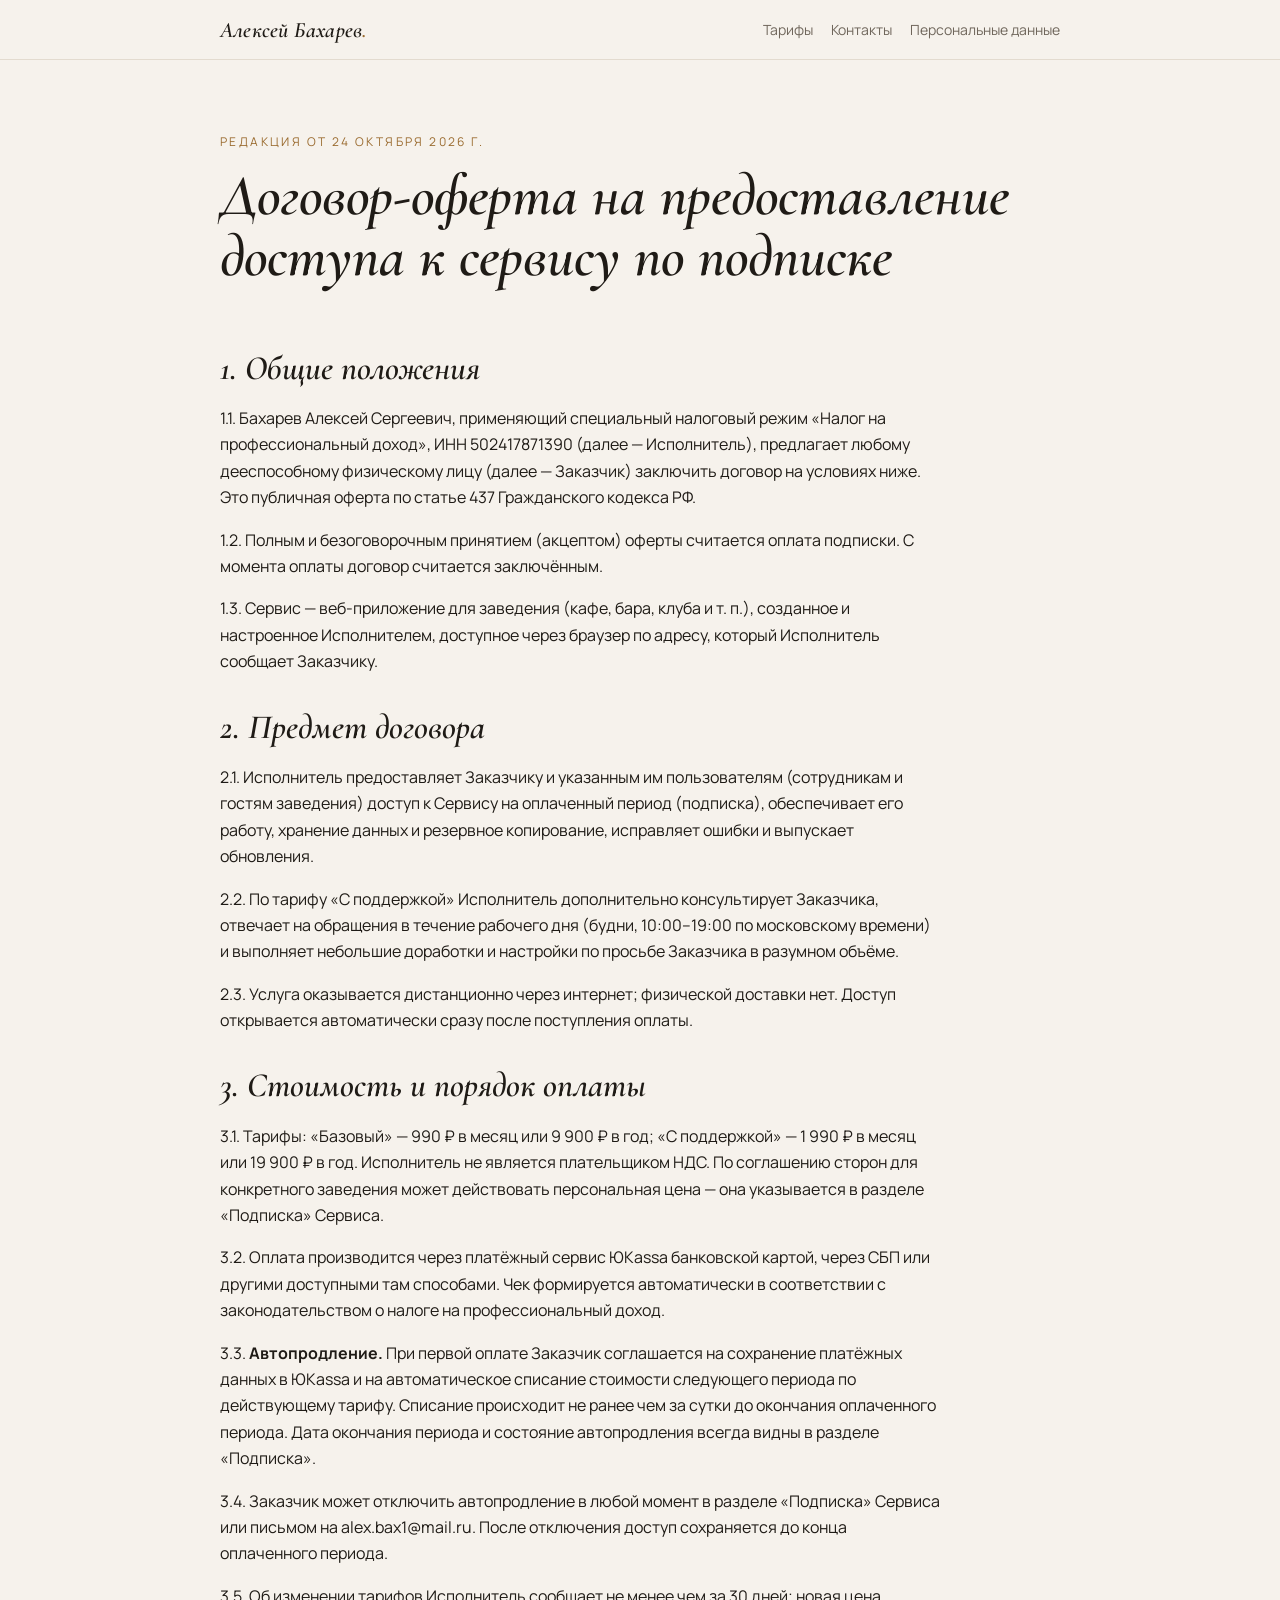
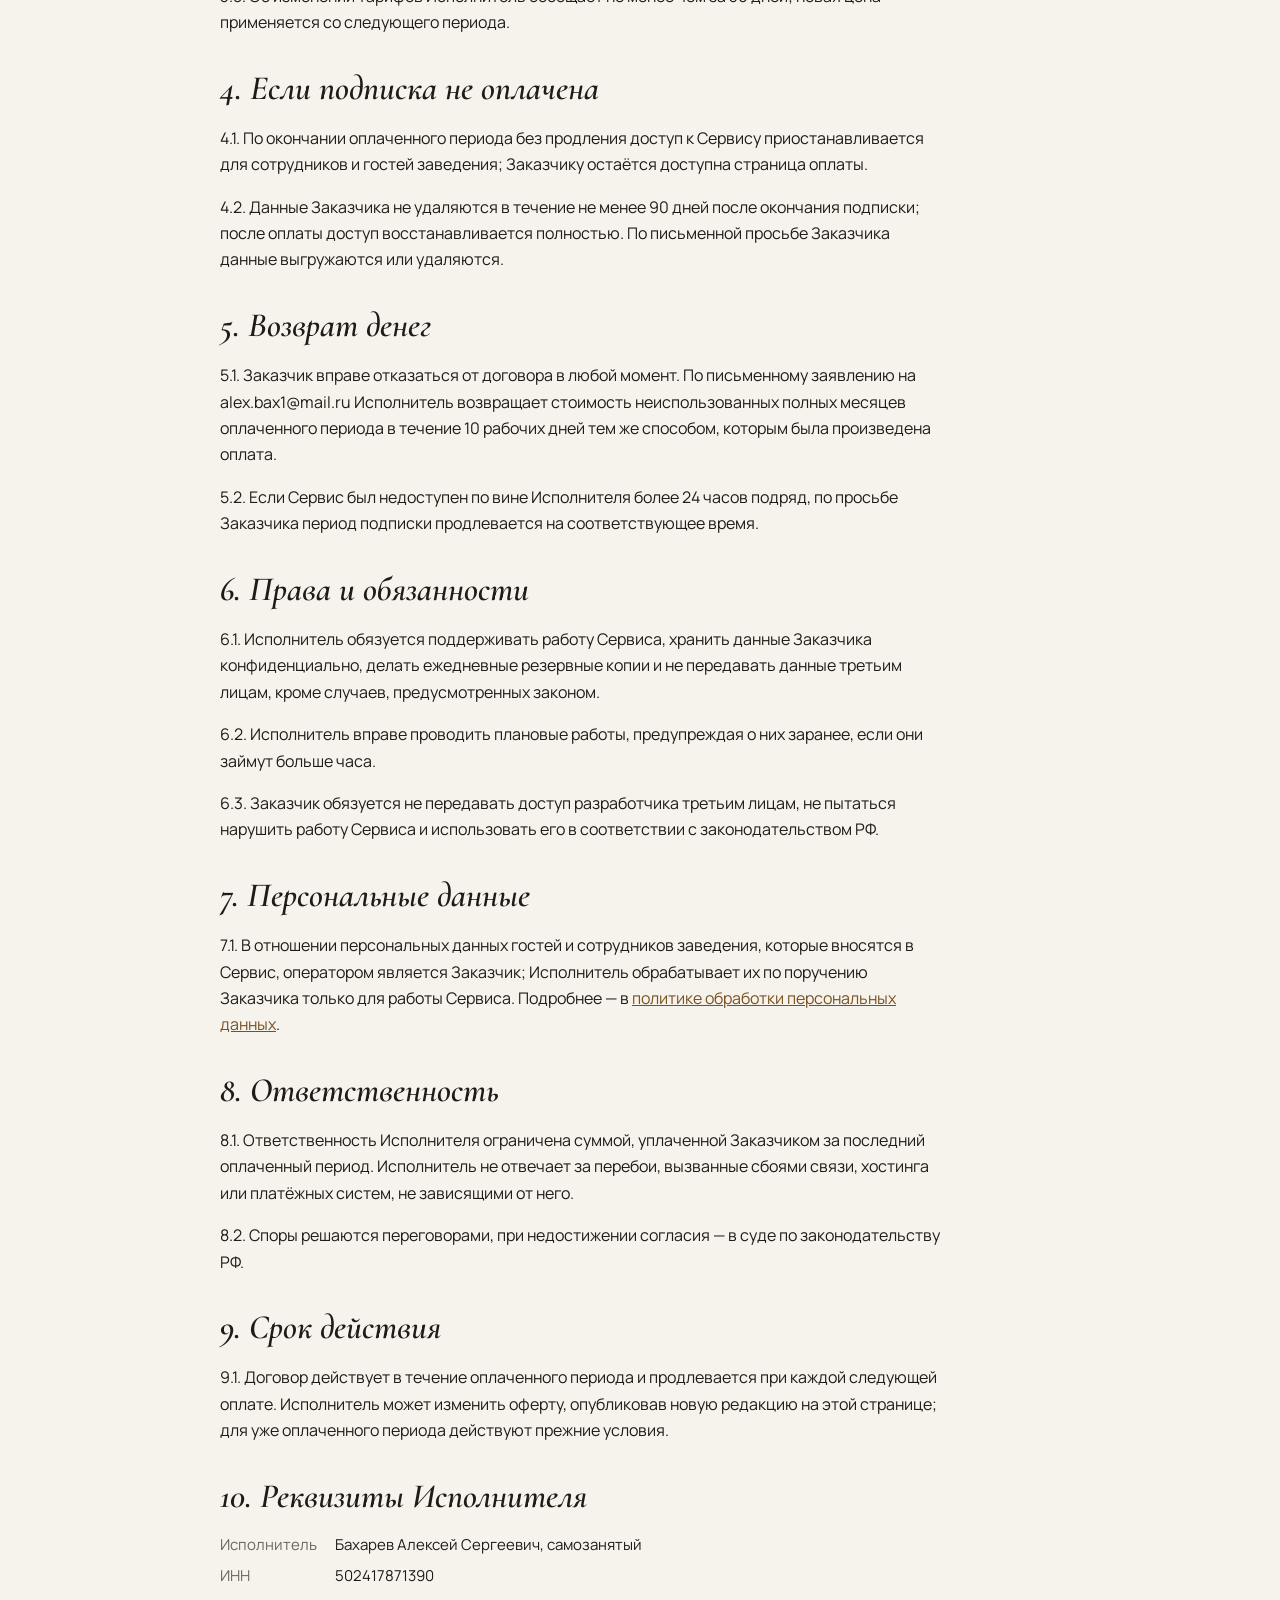
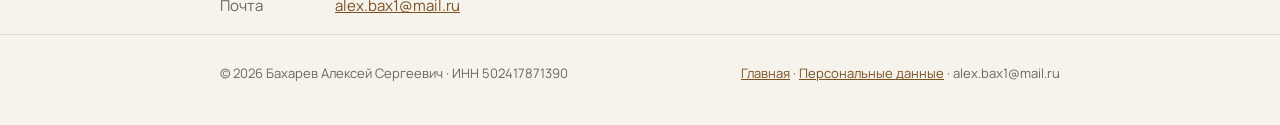
==== oferta.html @ c3f782e9 "Сайт: услуги, тарифы, оферта, персональные данные" ====
<!doctype html>
<html lang="ru">
<head>
<meta charset="utf-8">
<meta name="viewport" content="width=device-width,initial-scale=1,viewport-fit=cover">
<title>Договор-оферта — Бахарев Алексей Сергеевич</title>
<link rel="preconnect" href="https://fonts.googleapis.com"><link rel="preconnect" href="https://fonts.gstatic.com" crossorigin>
<link rel="stylesheet" href="https://fonts.googleapis.com/css2?family=Cormorant+Garamond:ital,wght@1,600&family=Manrope:wght@400;500;700&display=swap">
<link rel="stylesheet" href="style.css">
</head>
<body>
<header class="top"><div class="wrap">
  <a class="mark" href="./">Алексей Бахарев<span>.</span></a>
  <nav class="links"><a href="./#tarify">Тарифы</a><a href="./#kontakty">Контакты</a><a href="politika.html">Персональные данные</a></nav>
</div></header>
<main class="wrap doc">
<div class="hero" style="padding-bottom:10px"><div class="eyebrow">Редакция от 24 октября 2026 г.</div><h1>Договор-оферта на предоставление доступа к сервису по подписке</h1></div>

<h2>1. Общие положения</h2>
<p>1.1. Бахарев Алексей Сергеевич, применяющий специальный налоговый режим «Налог на профессиональный доход», ИНН 502417871390 (далее — Исполнитель), предлагает любому дееспособному физическому лицу (далее — Заказчик) заключить договор на условиях ниже. Это публичная оферта по статье 437 Гражданского кодекса РФ.</p>
<p>1.2. Полным и безоговорочным принятием (акцептом) оферты считается оплата подписки. С момента оплаты договор считается заключённым.</p>
<p>1.3. Сервис — веб-приложение для заведения (кафе, бара, клуба и т. п.), созданное и настроенное Исполнителем, доступное через браузер по адресу, который Исполнитель сообщает Заказчику.</p>

<h2>2. Предмет договора</h2>
<p>2.1. Исполнитель предоставляет Заказчику и указанным им пользователям (сотрудникам и гостям заведения) доступ к Сервису на оплаченный период (подписка), обеспечивает его работу, хранение данных и резервное копирование, исправляет ошибки и выпускает обновления.</p>
<p>2.2. По тарифу «С поддержкой» Исполнитель дополнительно консультирует Заказчика, отвечает на обращения в течение рабочего дня (будни, 10:00–19:00 по московскому времени) и выполняет небольшие доработки и настройки по просьбе Заказчика в разумном объёме.</p>
<p>2.3. Услуга оказывается дистанционно через интернет; физической доставки нет. Доступ открывается автоматически сразу после поступления оплаты.</p>

<h2>3. Стоимость и порядок оплаты</h2>
<p>3.1. Тарифы: «Базовый» — 990 ₽ в месяц или 9 900 ₽ в год; «С поддержкой» — 1 990 ₽ в месяц или 19 900 ₽ в год. Исполнитель не является плательщиком НДС. По соглашению сторон для конкретного заведения может действовать персональная цена — она указывается в разделе «Подписка» Сервиса.</p>
<p>3.2. Оплата производится через платёжный сервис ЮKassa банковской картой, через СБП или другими доступными там способами. Чек формируется автоматически в соответствии с законодательством о налоге на профессиональный доход.</p>
<p>3.3. <b>Автопродление.</b> При первой оплате Заказчик соглашается на сохранение платёжных данных в ЮKassa и на автоматическое списание стоимости следующего периода по действующему тарифу. Списание происходит не ранее чем за сутки до окончания оплаченного периода. Дата окончания периода и состояние автопродления всегда видны в разделе «Подписка».</p>
<p>3.4. Заказчик может отключить автопродление в любой момент в разделе «Подписка» Сервиса или письмом на alex.bax1@mail.ru. После отключения доступ сохраняется до конца оплаченного периода.</p>
<p>3.5. Об изменении тарифов Исполнитель сообщает не менее чем за 30 дней; новая цена применяется со следующего периода.</p>

<h2>4. Если подписка не оплачена</h2>
<p>4.1. По окончании оплаченного периода без продления доступ к Сервису приостанавливается для сотрудников и гостей заведения; Заказчику остаётся доступна страница оплаты.</p>
<p>4.2. Данные Заказчика не удаляются в течение не менее 90 дней после окончания подписки; после оплаты доступ восстанавливается полностью. По письменной просьбе Заказчика данные выгружаются или удаляются.</p>

<h2>5. Возврат денег</h2>
<p>5.1. Заказчик вправе отказаться от договора в любой момент. По письменному заявлению на alex.bax1@mail.ru Исполнитель возвращает стоимость неиспользованных полных месяцев оплаченного периода в течение 10 рабочих дней тем же способом, которым была произведена оплата.</p>
<p>5.2. Если Сервис был недоступен по вине Исполнителя более 24 часов подряд, по просьбе Заказчика период подписки продлевается на соответствующее время.</p>

<h2>6. Права и обязанности</h2>
<p>6.1. Исполнитель обязуется поддерживать работу Сервиса, хранить данные Заказчика конфиденциально, делать ежедневные резервные копии и не передавать данные третьим лицам, кроме случаев, предусмотренных законом.</p>
<p>6.2. Исполнитель вправе проводить плановые работы, предупреждая о них заранее, если они займут больше часа.</p>
<p>6.3. Заказчик обязуется не передавать доступ разработчика третьим лицам, не пытаться нарушить работу Сервиса и использовать его в соответствии с законодательством РФ.</p>

<h2>7. Персональные данные</h2>
<p>7.1. В отношении персональных данных гостей и сотрудников заведения, которые вносятся в Сервис, оператором является Заказчик; Исполнитель обрабатывает их по поручению Заказчика только для работы Сервиса. Подробнее — в <a href="politika.html">политике обработки персональных данных</a>.</p>

<h2>8. Ответственность</h2>
<p>8.1. Ответственность Исполнителя ограничена суммой, уплаченной Заказчиком за последний оплаченный период. Исполнитель не отвечает за перебои, вызванные сбоями связи, хостинга или платёжных систем, не зависящими от него.</p>
<p>8.2. Споры решаются переговорами, при недостижении согласия — в суде по законодательству РФ.</p>

<h2>9. Срок действия</h2>
<p>9.1. Договор действует в течение оплаченного периода и продлевается при каждой следующей оплате. Исполнитель может изменить оферту, опубликовав новую редакцию на этой странице; для уже оплаченного периода действуют прежние условия.</p>

<h2>10. Реквизиты Исполнителя</h2>
<dl class="req">
  <dt>Исполнитель</dt><dd>Бахарев Алексей Сергеевич, самозанятый</dd>
  <dt>ИНН</dt><dd>502417871390</dd>
  <dt>Почта</dt><dd><a href="mailto:alex.bax1@mail.ru">alex.bax1@mail.ru</a></dd>
  
</dl>
</main>
<footer><div class="wrap"><span>© 2026 Бахарев Алексей Сергеевич · ИНН 502417871390</span><span><a href="./">Главная</a> · <a href="politika.html">Персональные данные</a> · alex.bax1@mail.ru</span></div></footer>
</body>
</html>
---- style.css ----
/* Витрина разработчика: строгий тёмный графит, «шампань», заголовки с засечками. */
:root{
  --bg:#121212;--bg2:#181716;--line:#2c2925;--ink:#ece6dc;--mut:#9b9388;--accent:#d8b98a;--accent2:#f0dcb8;
  --serif:"Cormorant Garamond",Georgia,"Times New Roman",serif;--sans:"Manrope","Segoe UI",system-ui,sans-serif;
  color-scheme:dark}
@media (prefers-color-scheme:light){:root{--bg:#f6f2ec;--bg2:#fffdf9;--line:#e3dbcf;--ink:#1f1b16;--mut:#6f665b;--accent:#9a6b2f;--accent2:#7a5222;color-scheme:light}}
*{box-sizing:border-box}
html{scroll-behavior:smooth}
body{margin:0;background:var(--bg);color:var(--ink);font:16px/1.65 var(--sans);-webkit-font-smoothing:antialiased}
.wrap{max-width:880px;margin:0 auto;padding-left:max(20px,env(safe-area-inset-left,0px));padding-right:max(20px,env(safe-area-inset-right,0px))}
a{color:var(--accent2)}
header.top{border-bottom:1px solid var(--line)}
header.top .wrap{display:flex;align-items:center;justify-content:space-between;gap:16px;padding-block:18px;flex-wrap:wrap}
.mark{font:600 italic 22px/1 var(--serif);letter-spacing:.01em;color:var(--ink);text-decoration:none}
.mark span{color:var(--accent)}
nav.links{display:flex;gap:18px;flex-wrap:wrap;font-size:14px}
nav.links a{color:var(--mut);text-decoration:none}nav.links a:hover{color:var(--ink)}
.hero{padding-block:72px 40px}
.eyebrow{font-size:12px;letter-spacing:.2em;text-transform:uppercase;color:var(--accent)}
h1{font:600 italic clamp(36px,6vw,58px)/1.05 var(--serif);margin:14px 0 18px;text-wrap:balance}
h2{font:600 italic 34px/1.1 var(--serif);margin:0 0 18px;text-wrap:balance}
h3{font-size:16px;margin:0 0 6px}
.lead{font-size:18px;color:var(--mut);max-width:62ch;margin:0}
section{padding-block:40px;border-top:1px solid var(--line)}
.grid{display:grid;grid-template-columns:repeat(auto-fit,minmax(240px,1fr));gap:18px}
.item{min-width:0}
.item p{margin:0;color:var(--mut)}
.num{font:600 italic 28px/1 var(--serif);color:var(--accent);display:block;margin-bottom:8px}
.plans{display:grid;grid-template-columns:repeat(auto-fit,minmax(260px,1fr));gap:18px}
.plan{border:1px solid var(--line);border-radius:18px;padding:24px;background:var(--bg2);min-width:0}
.plan.main{border-color:var(--accent)}
.price{font:600 italic 44px/1 var(--serif);margin:12px 0 4px}
.price small{font:500 15px var(--sans);color:var(--mut)}
.plan ul{margin:16px 0 0;padding-left:20px;color:var(--mut)}
.plan li{margin:4px 0}
.note{color:var(--mut);font-size:14px;margin-top:16px}
.req{display:grid;grid-template-columns:max-content 1fr;gap:6px 18px;font-size:15px}
.req dt{color:var(--mut)}.req dd{margin:0;min-width:0;overflow-wrap:anywhere}
.doc h2{margin-top:34px}.doc p,.doc li{max-width:72ch}.doc ol,.doc ul{padding-left:22px}
.doc .num-p{counter-reset:p}
footer{border-top:1px solid var(--line);padding-block:28px 40px;font-size:13px;color:var(--mut)}
footer .wrap{display:flex;flex-wrap:wrap;gap:8px 24px;justify-content:space-between}
.todo{background:#5a3b10;color:#ffd9a0;padding:2px 6px;border-radius:6px}
@media (prefers-reduced-motion:no-preference){.hero>*{animation:up .8s cubic-bezier(.2,.8,.2,1) both}.hero>*:nth-child(2){animation-delay:.08s}.hero>*:nth-child(3){animation-delay:.16s}}
@keyframes up{from{opacity:0;transform:translateY(12px)}to{opacity:1;transform:none}}
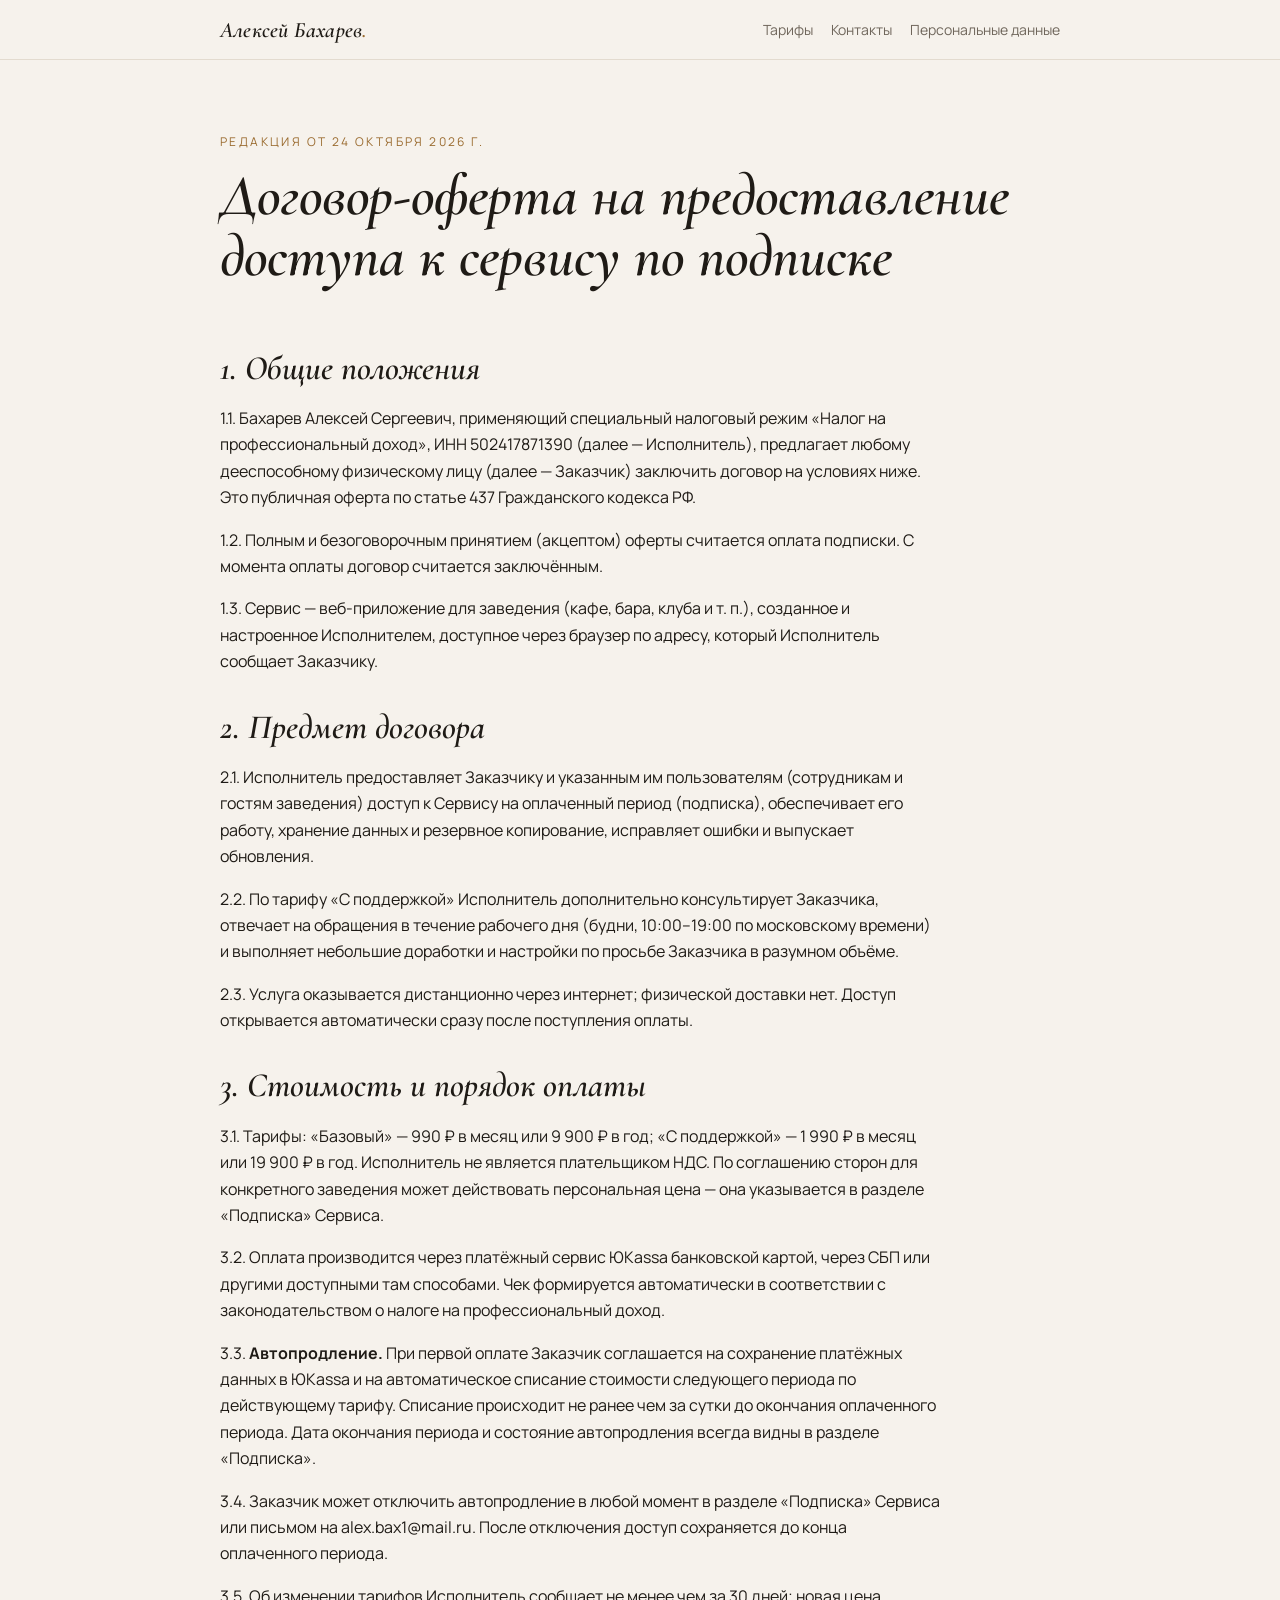
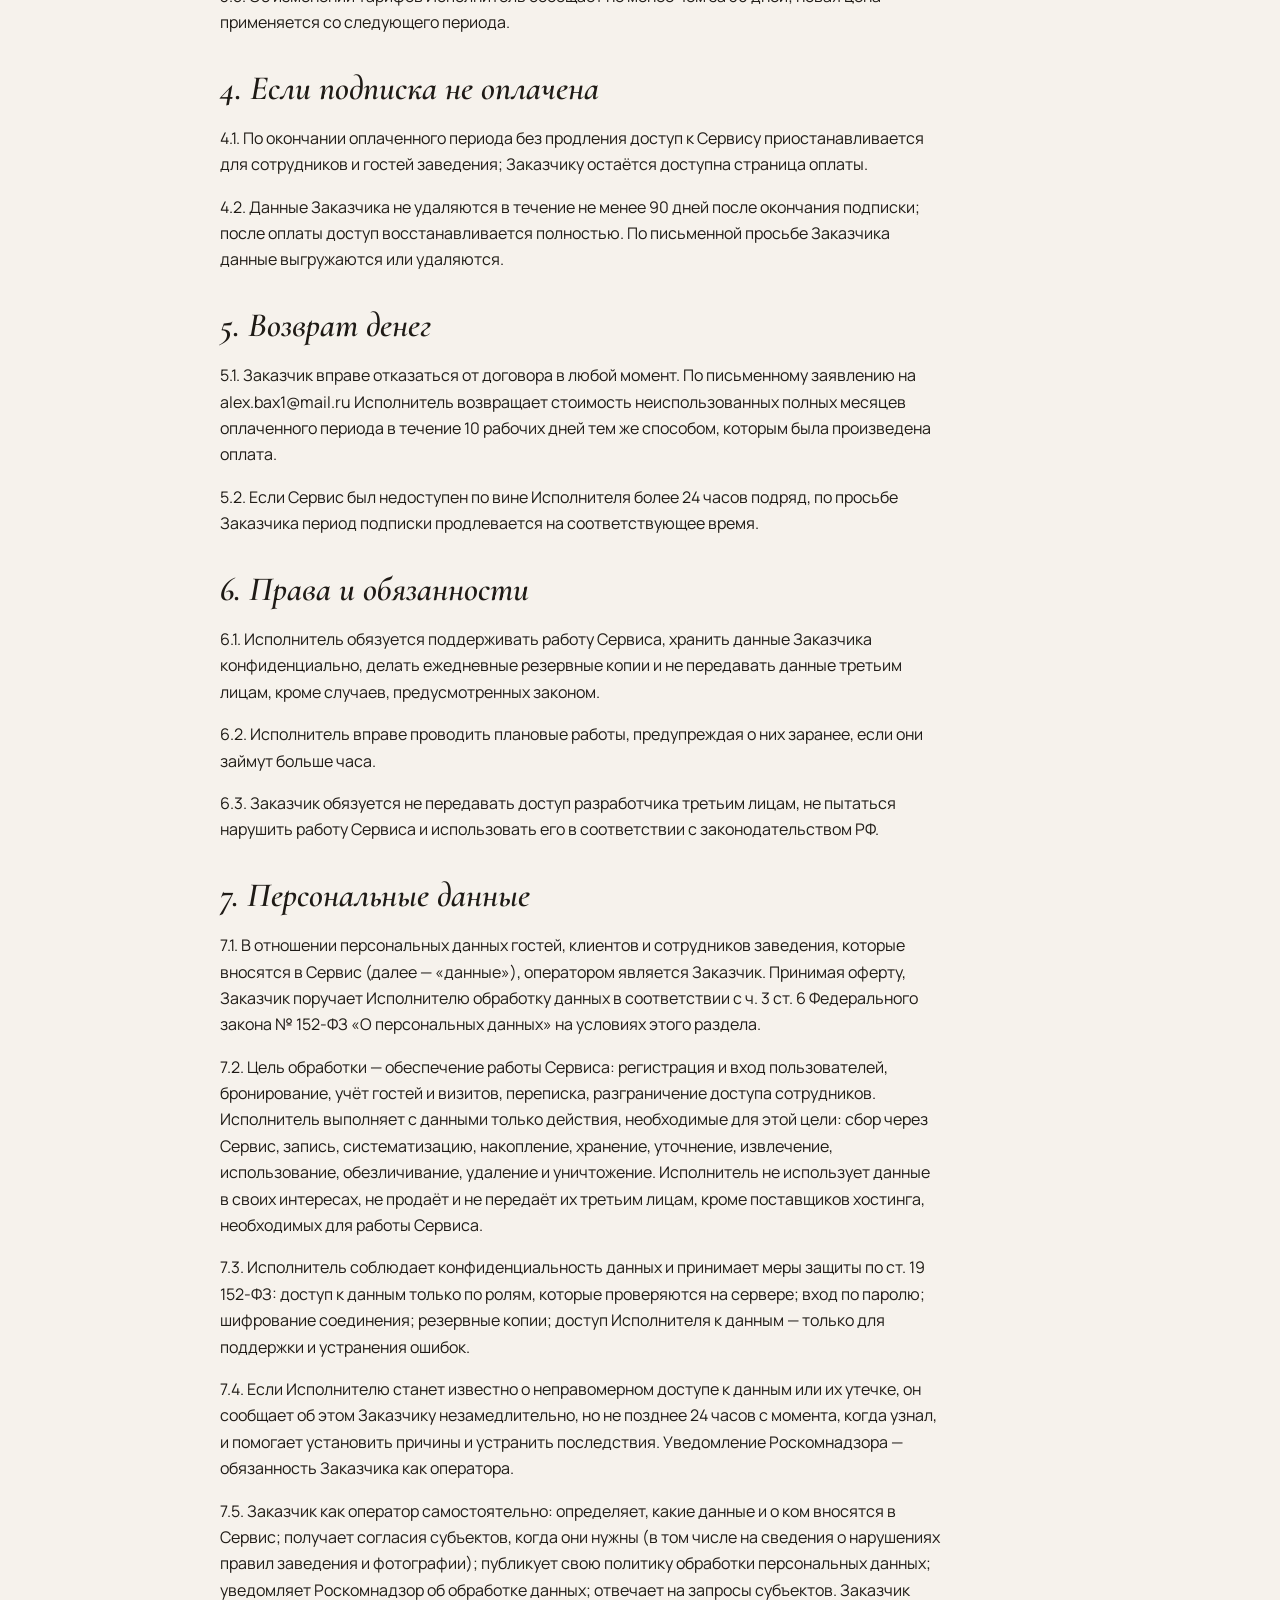
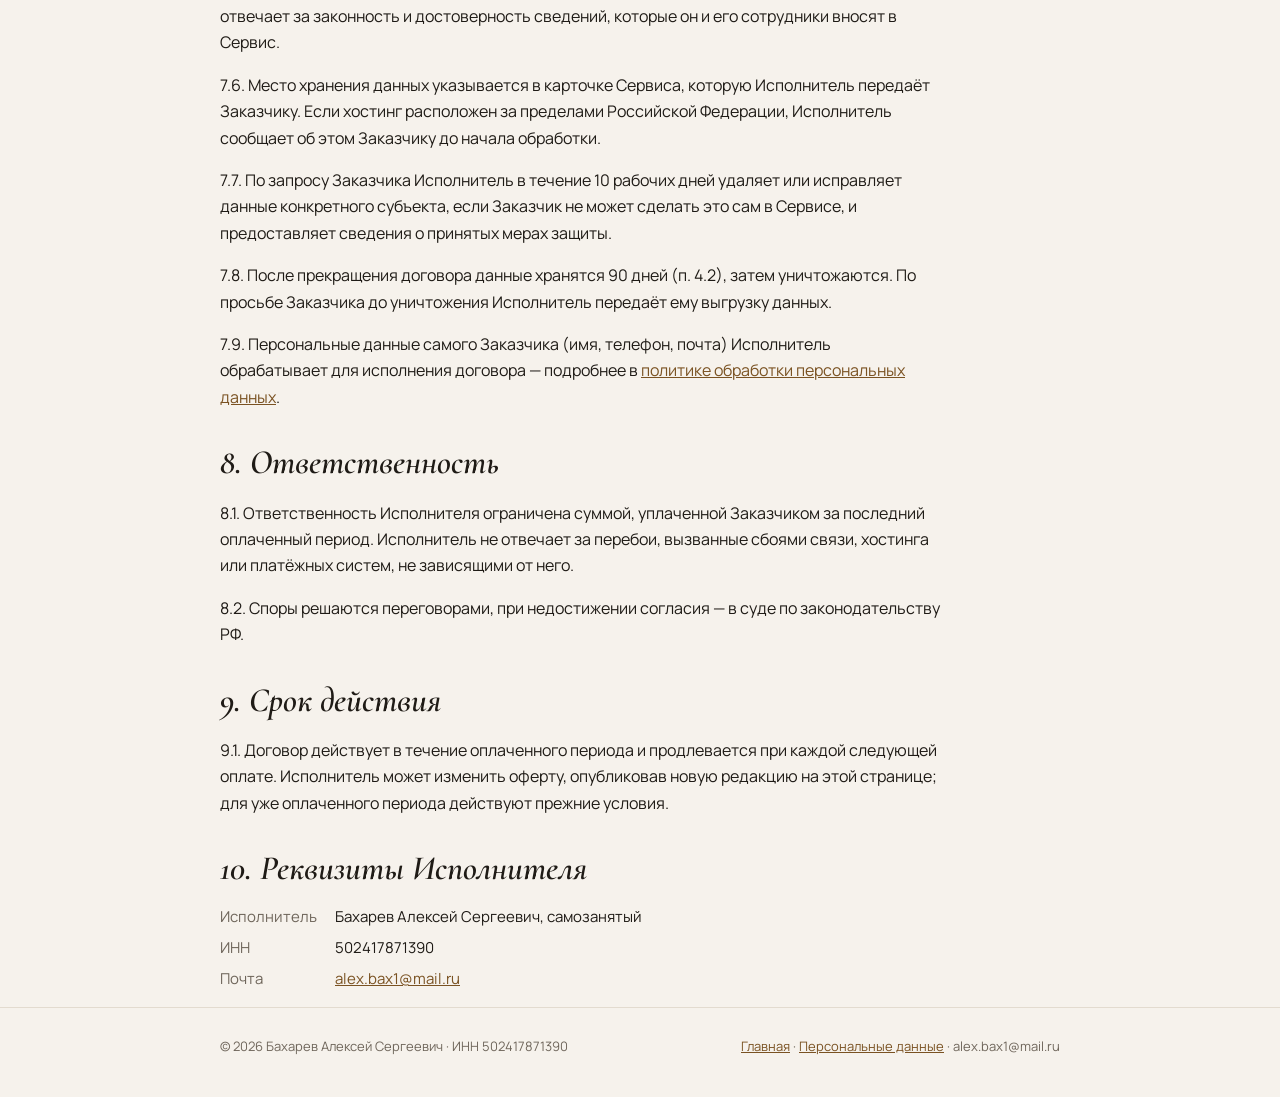
==== commit 056aa040: "Оферта: подробный раздел о поручении обработки персональных данных Co-Authored-By: Claude Opus 5.5 <" ====
--- a/oferta.html
+++ b/oferta.html
@@ -47,7 +47,15 @@
 <p>6.3. Заказчик обязуется не передавать доступ разработчика третьим лицам, не пытаться нарушить работу Сервиса и использовать его в соответствии с законодательством РФ.</p>
 
 <h2>7. Персональные данные</h2>
-<p>7.1. В отношении персональных данных гостей и сотрудников заведения, которые вносятся в Сервис, оператором является Заказчик; Исполнитель обрабатывает их по поручению Заказчика только для работы Сервиса. Подробнее — в <a href="politika.html">политике обработки персональных данных</a>.</p>
+<p>7.1. В отношении персональных данных гостей, клиентов и сотрудников заведения, которые вносятся в Сервис (далее — «данные»), оператором является Заказчик. Принимая оферту, Заказчик поручает Исполнителю обработку данных в соответствии с ч. 3 ст. 6 Федерального закона № 152-ФЗ «О персональных данных» на условиях этого раздела.</p>
+<p>7.2. Цель обработки — обеспечение работы Сервиса: регистрация и вход пользователей, бронирование, учёт гостей и визитов, переписка, разграничение доступа сотрудников. Исполнитель выполняет с данными только действия, необходимые для этой цели: сбор через Сервис, запись, систематизацию, накопление, хранение, уточнение, извлечение, использование, обезличивание, удаление и уничтожение. Исполнитель не использует данные в своих интересах, не продаёт и не передаёт их третьим лицам, кроме поставщиков хостинга, необходимых для работы Сервиса.</p>
+<p>7.3. Исполнитель соблюдает конфиденциальность данных и принимает меры защиты по ст. 19 152-ФЗ: доступ к данным только по ролям, которые проверяются на сервере; вход по паролю; шифрование соединения; резервные копии; доступ Исполнителя к данным — только для поддержки и устранения ошибок.</p>
+<p>7.4. Если Исполнителю станет известно о неправомерном доступе к данным или их утечке, он сообщает об этом Заказчику незамедлительно, но не позднее 24 часов с момента, когда узнал, и помогает установить причины и устранить последствия. Уведомление Роскомнадзора — обязанность Заказчика как оператора.</p>
+<p>7.5. Заказчик как оператор самостоятельно: определяет, какие данные и о ком вносятся в Сервис; получает согласия субъектов, когда они нужны (в том числе на сведения о нарушениях правил заведения и фотографии); публикует свою политику обработки персональных данных; уведомляет Роскомнадзор об обработке данных; отвечает на запросы субъектов. Заказчик отвечает за законность и достоверность сведений, которые он и его сотрудники вносят в Сервис.</p>
+<p>7.6. Место хранения данных указывается в карточке Сервиса, которую Исполнитель передаёт Заказчику. Если хостинг расположен за пределами Российской Федерации, Исполнитель сообщает об этом Заказчику до начала обработки.</p>
+<p>7.7. По запросу Заказчика Исполнитель в течение 10 рабочих дней удаляет или исправляет данные конкретного субъекта, если Заказчик не может сделать это сам в Сервисе, и предоставляет сведения о принятых мерах защиты.</p>
+<p>7.8. После прекращения договора данные хранятся 90 дней (п. 4.2), затем уничтожаются. По просьбе Заказчика до уничтожения Исполнитель передаёт ему выгрузку данных.</p>
+<p>7.9. Персональные данные самого Заказчика (имя, телефон, почта) Исполнитель обрабатывает для исполнения договора — подробнее в <a href="politika.html">политике обработки персональных данных</a>.</p>
 
 <h2>8. Ответственность</h2>
 <p>8.1. Ответственность Исполнителя ограничена суммой, уплаченной Заказчиком за последний оплаченный период. Исполнитель не отвечает за перебои, вызванные сбоями связи, хостинга или платёжных систем, не зависящими от него.</p>
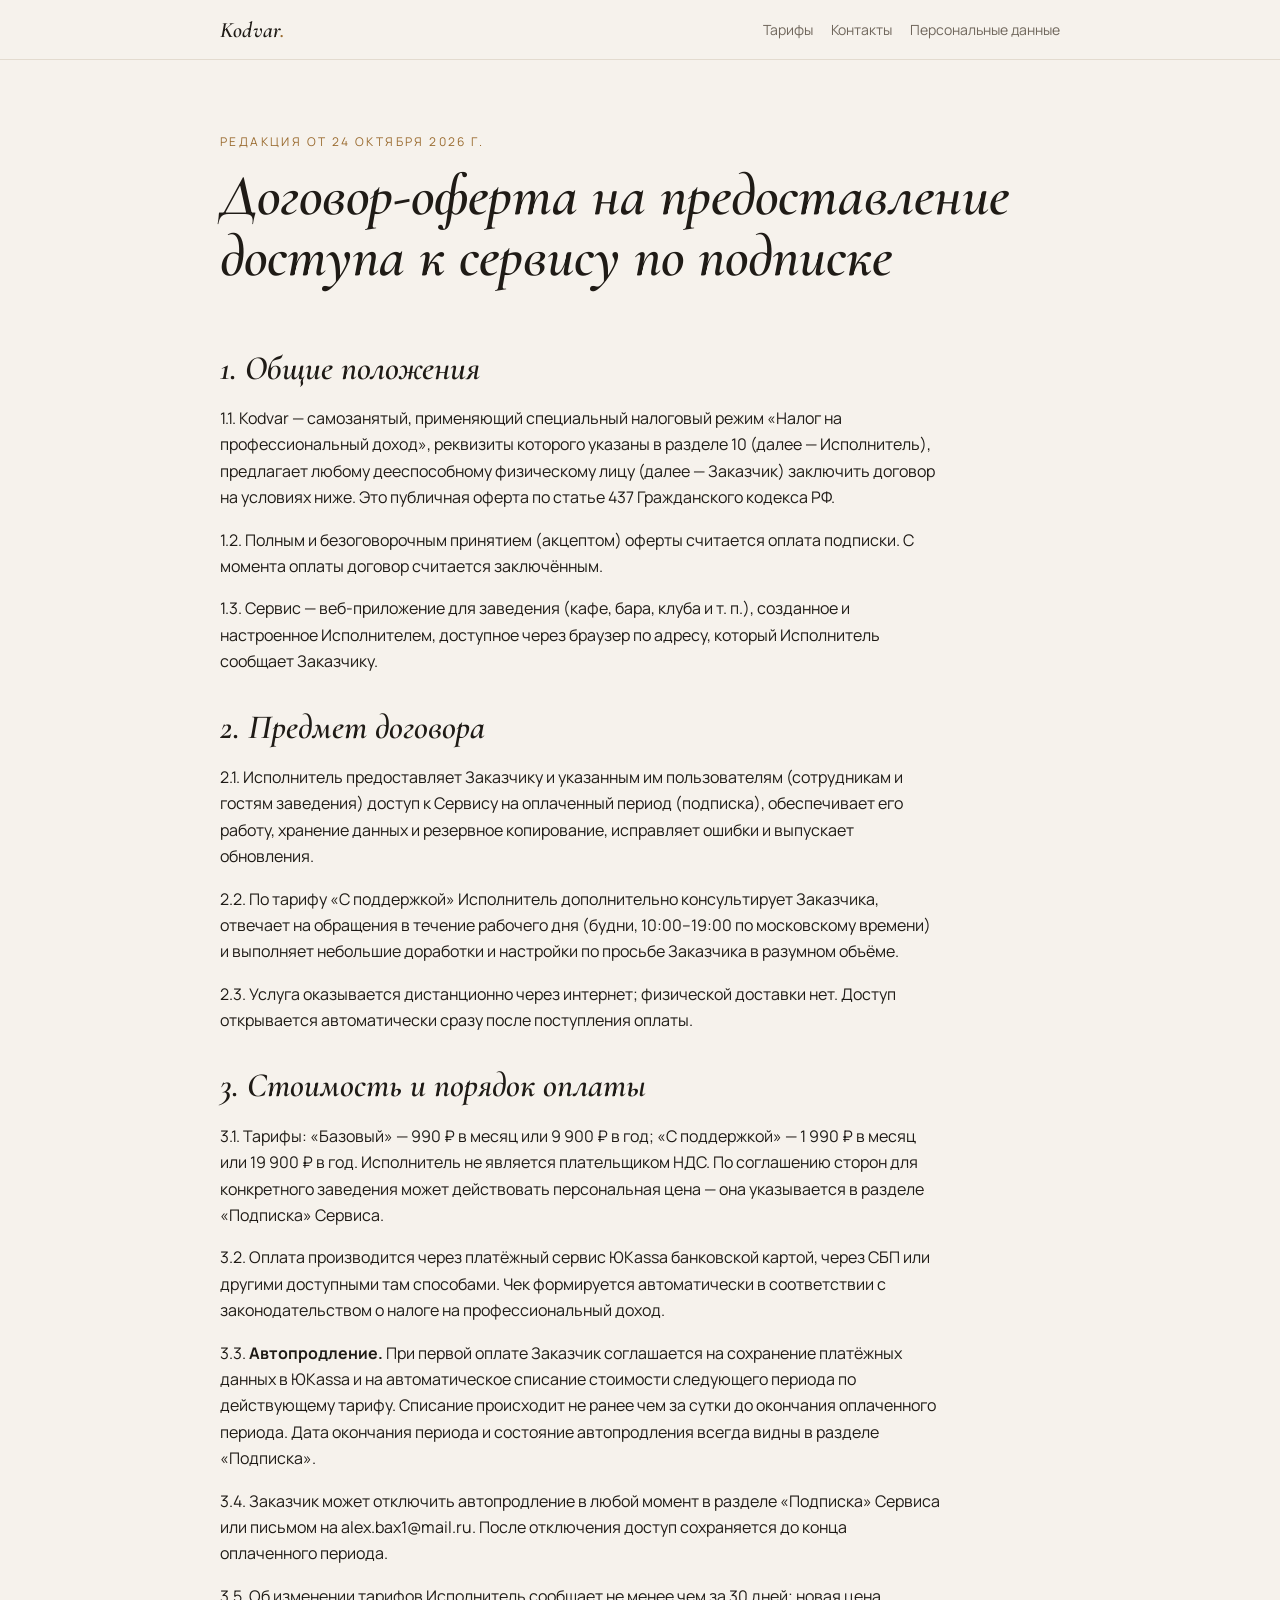
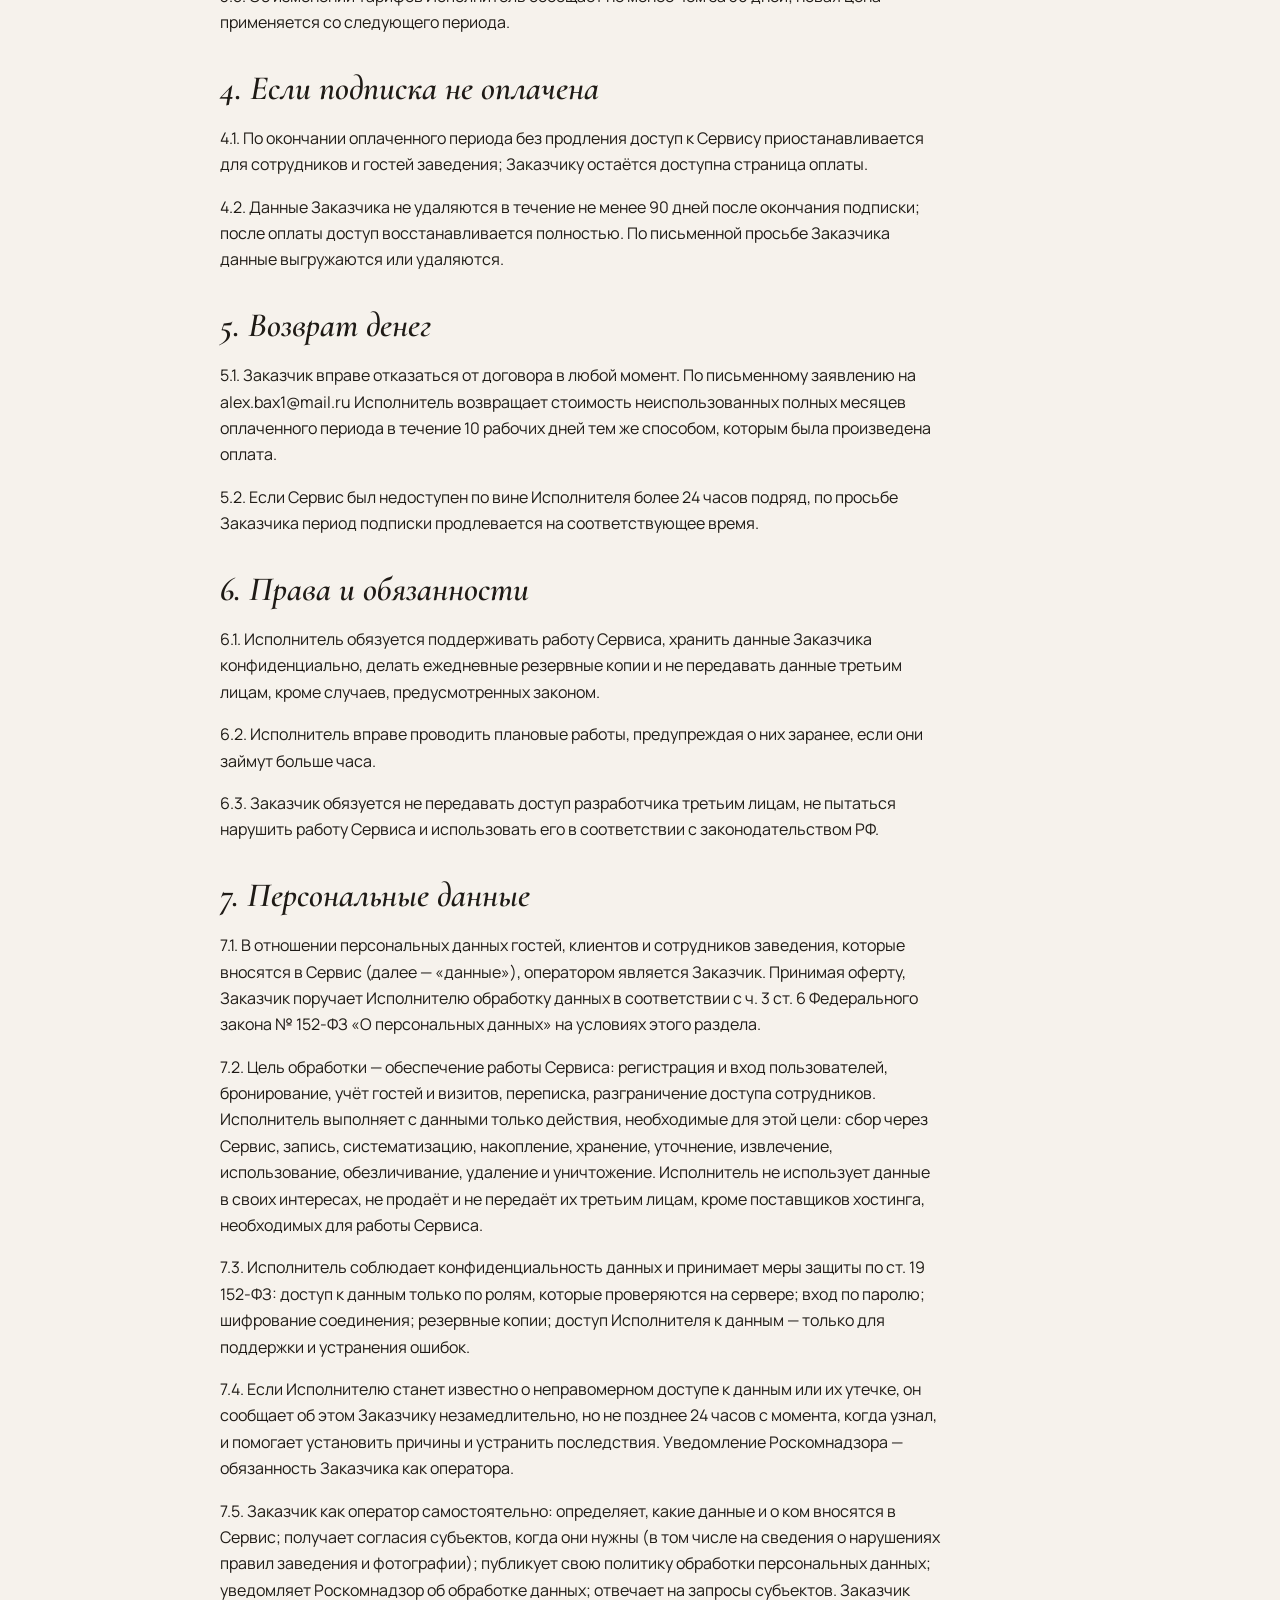
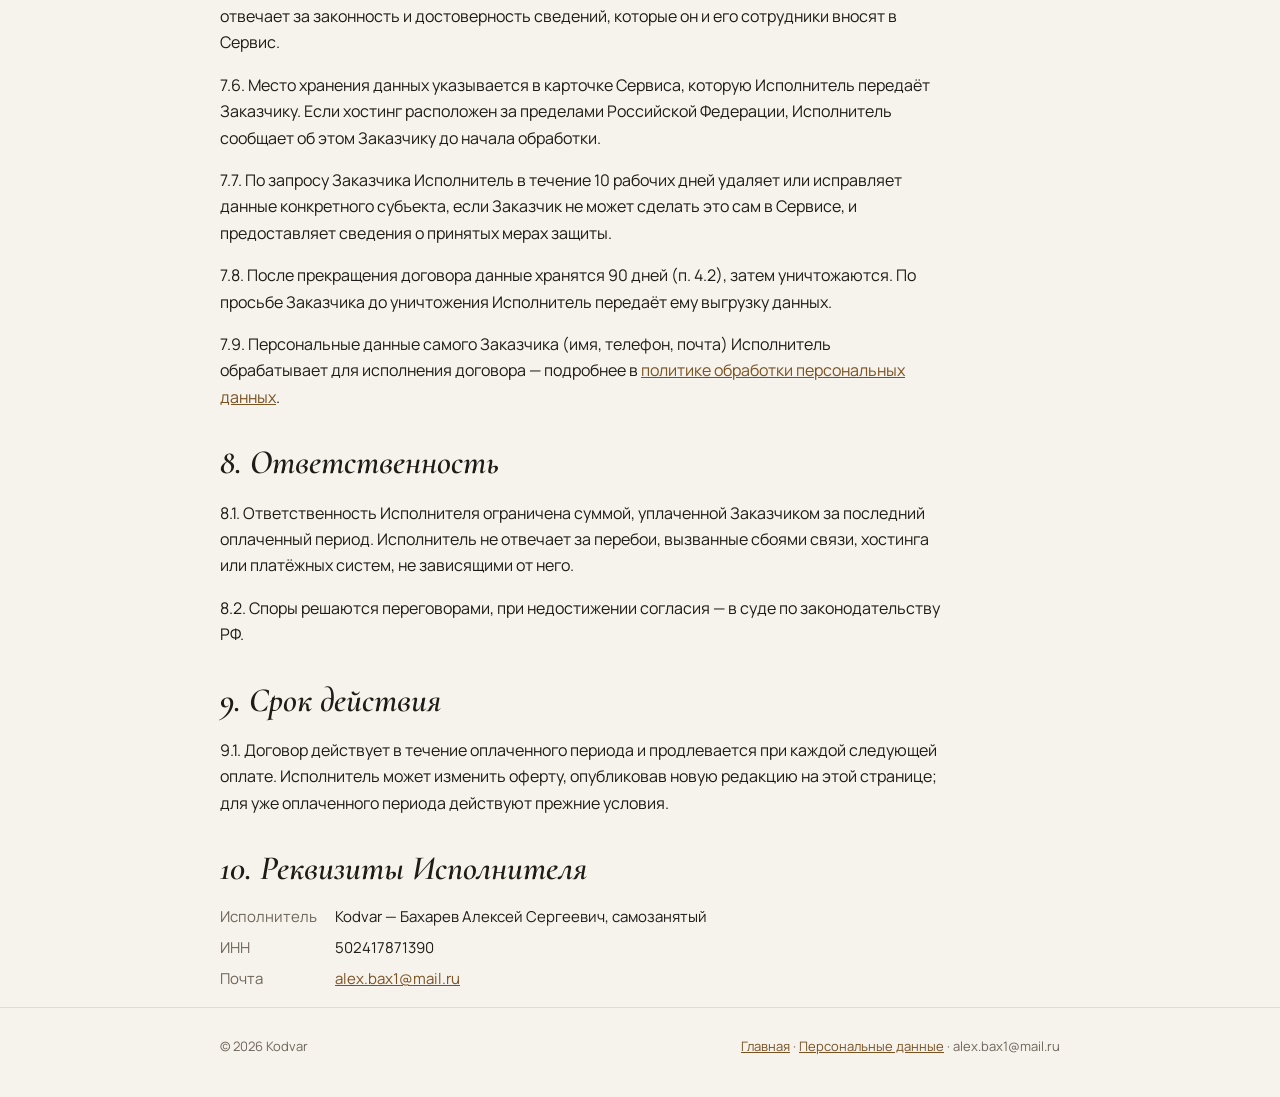
==== commit e01f77fe: "Сайт: бренд Kodvar вместо ФИО; ФИО и ИНН только в реквизитах Co-Authored-By: Claude Opus 5.5 <norepl" ====
--- a/oferta.html
+++ b/oferta.html
@@ -3,21 +3,21 @@
 <head>
 <meta charset="utf-8">
 <meta name="viewport" content="width=device-width,initial-scale=1,viewport-fit=cover">
-<title>Договор-оферта — Бахарев Алексей Сергеевич</title>
+<title>Договор-оферта — Kodvar</title>
 <link rel="preconnect" href="https://fonts.googleapis.com"><link rel="preconnect" href="https://fonts.gstatic.com" crossorigin>
 <link rel="stylesheet" href="https://fonts.googleapis.com/css2?family=Cormorant+Garamond:ital,wght@1,600&family=Manrope:wght@400;500;700&display=swap">
 <link rel="stylesheet" href="style.css">
 </head>
 <body>
 <header class="top"><div class="wrap">
-  <a class="mark" href="./">Алексей Бахарев<span>.</span></a>
+  <a class="mark" href="./">Kodvar<span>.</span></a>
   <nav class="links"><a href="./#tarify">Тарифы</a><a href="./#kontakty">Контакты</a><a href="politika.html">Персональные данные</a></nav>
 </div></header>
 <main class="wrap doc">
 <div class="hero" style="padding-bottom:10px"><div class="eyebrow">Редакция от 24 октября 2026 г.</div><h1>Договор-оферта на предоставление доступа к сервису по подписке</h1></div>
 
 <h2>1. Общие положения</h2>
-<p>1.1. Бахарев Алексей Сергеевич, применяющий специальный налоговый режим «Налог на профессиональный доход», ИНН 502417871390 (далее — Исполнитель), предлагает любому дееспособному физическому лицу (далее — Заказчик) заключить договор на условиях ниже. Это публичная оферта по статье 437 Гражданского кодекса РФ.</p>
+<p>1.1. Kodvar — самозанятый, применяющий специальный налоговый режим «Налог на профессиональный доход», реквизиты которого указаны в разделе 10 (далее — Исполнитель), предлагает любому дееспособному физическому лицу (далее — Заказчик) заключить договор на условиях ниже. Это публичная оферта по статье 437 Гражданского кодекса РФ.</p>
 <p>1.2. Полным и безоговорочным принятием (акцептом) оферты считается оплата подписки. С момента оплаты договор считается заключённым.</p>
 <p>1.3. Сервис — веб-приложение для заведения (кафе, бара, клуба и т. п.), созданное и настроенное Исполнителем, доступное через браузер по адресу, который Исполнитель сообщает Заказчику.</p>
 
@@ -66,12 +66,12 @@
 
 <h2>10. Реквизиты Исполнителя</h2>
 <dl class="req">
-  <dt>Исполнитель</dt><dd>Бахарев Алексей Сергеевич, самозанятый</dd>
+  <dt>Исполнитель</dt><dd>Kodvar — Бахарев Алексей Сергеевич, самозанятый</dd>
   <dt>ИНН</dt><dd>502417871390</dd>
   <dt>Почта</dt><dd><a href="mailto:alex.bax1@mail.ru">alex.bax1@mail.ru</a></dd>
   
 </dl>
 </main>
-<footer><div class="wrap"><span>© 2026 Бахарев Алексей Сергеевич · ИНН 502417871390</span><span><a href="./">Главная</a> · <a href="politika.html">Персональные данные</a> · alex.bax1@mail.ru</span></div></footer>
+<footer><div class="wrap"><span>© 2026 Kodvar</span><span><a href="./">Главная</a> · <a href="politika.html">Персональные данные</a> · alex.bax1@mail.ru</span></div></footer>
 </body>
 </html>
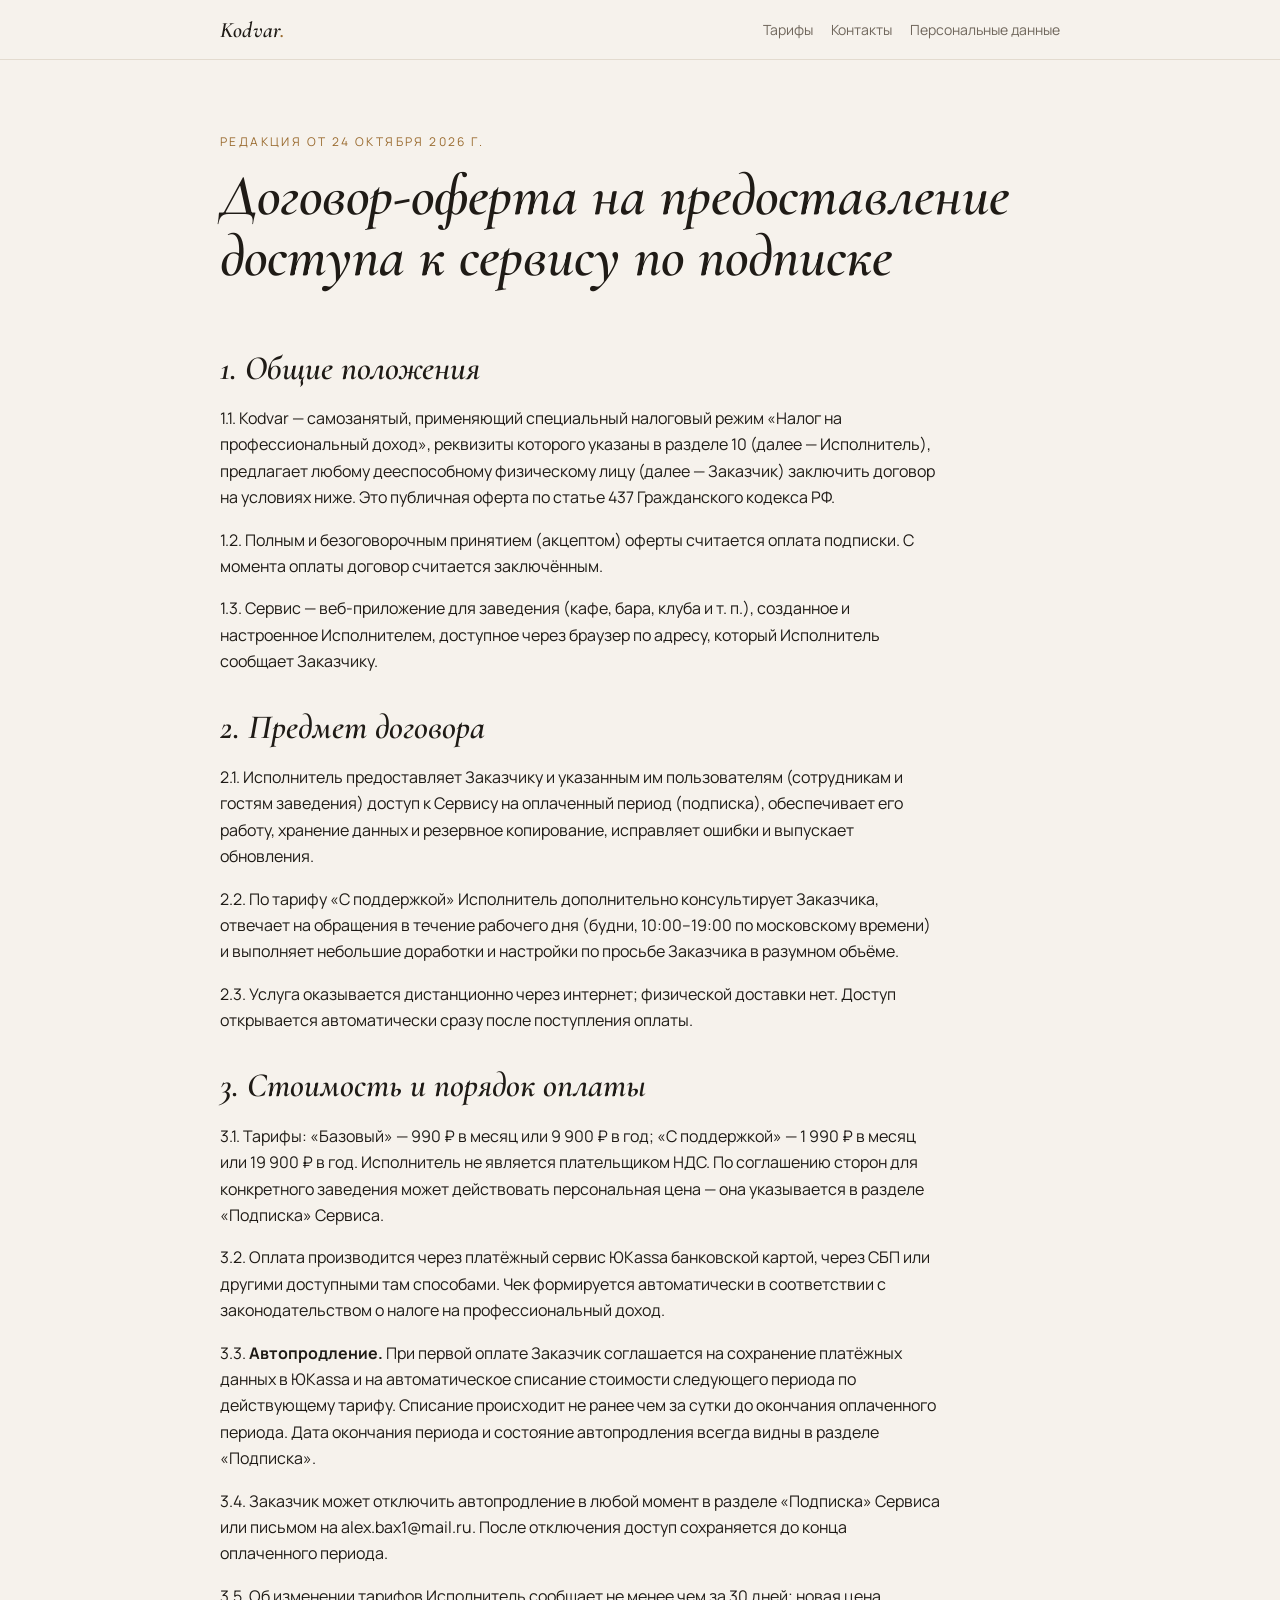
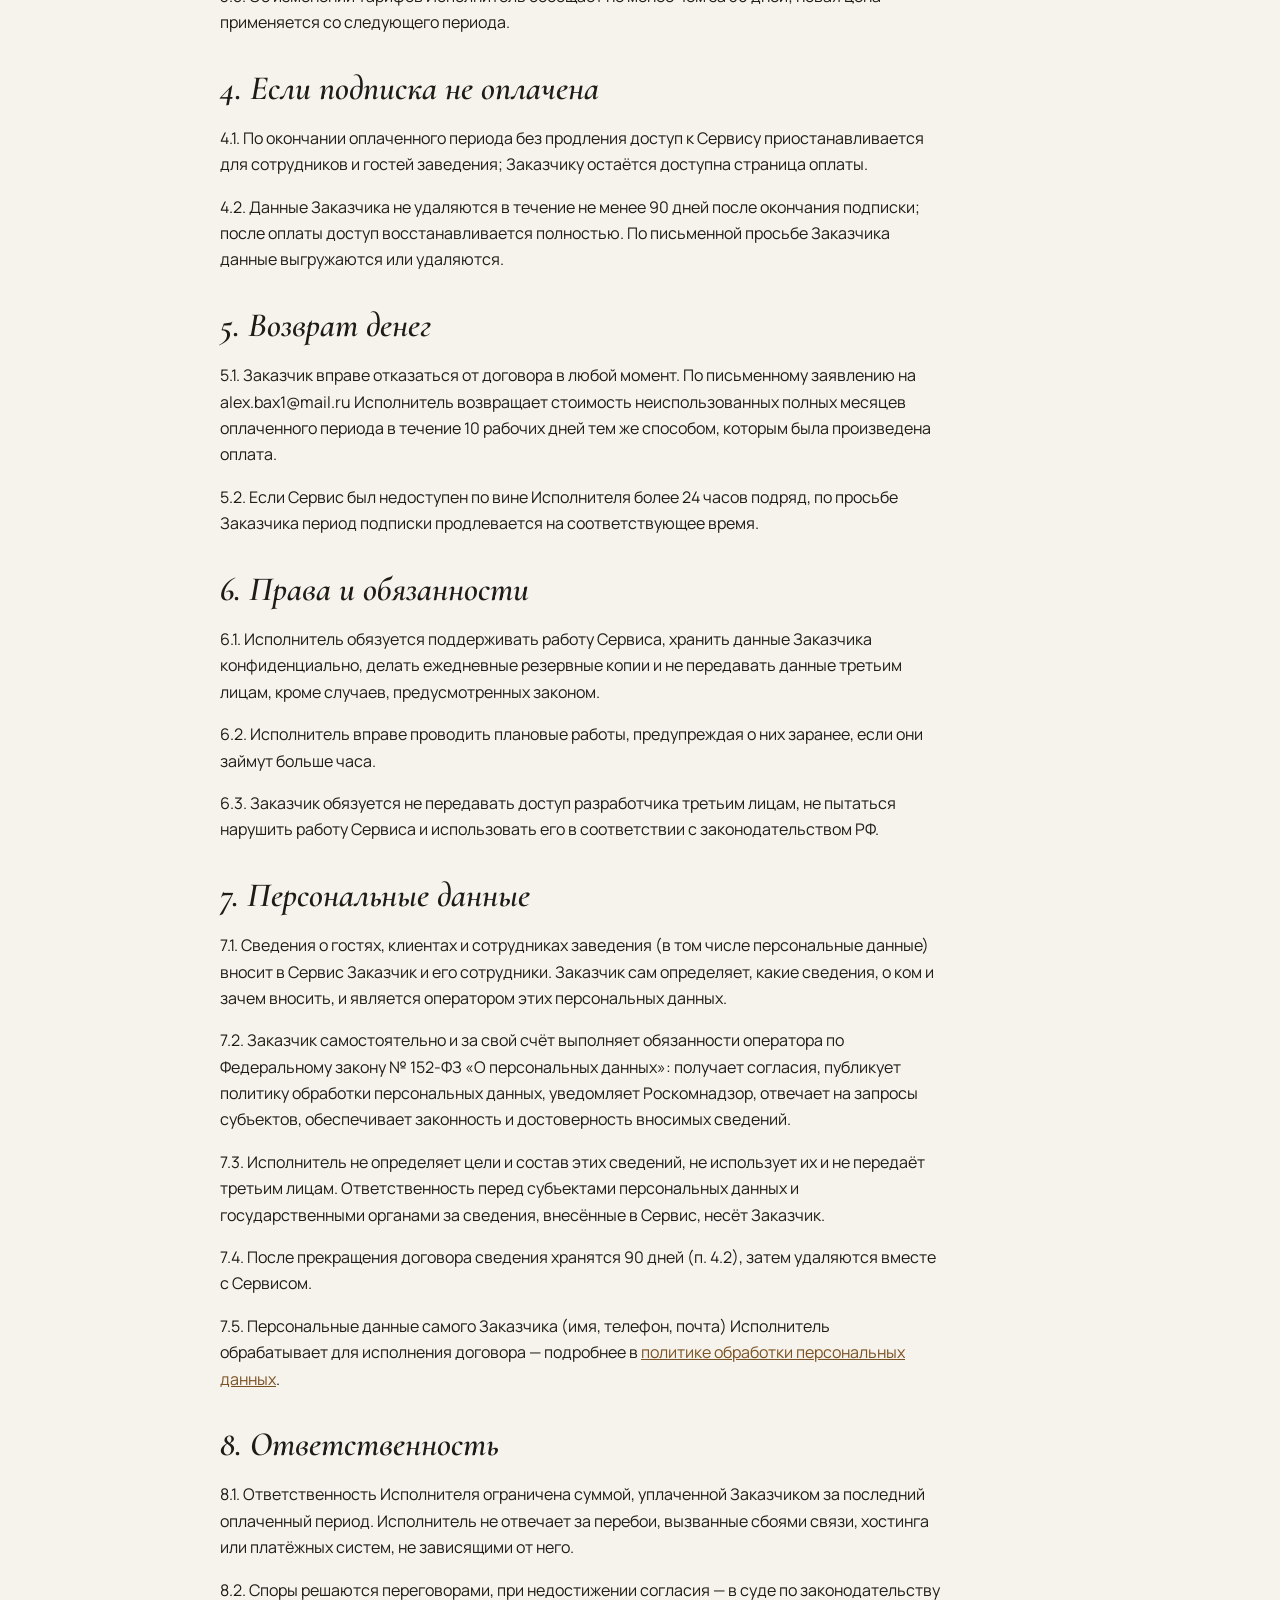
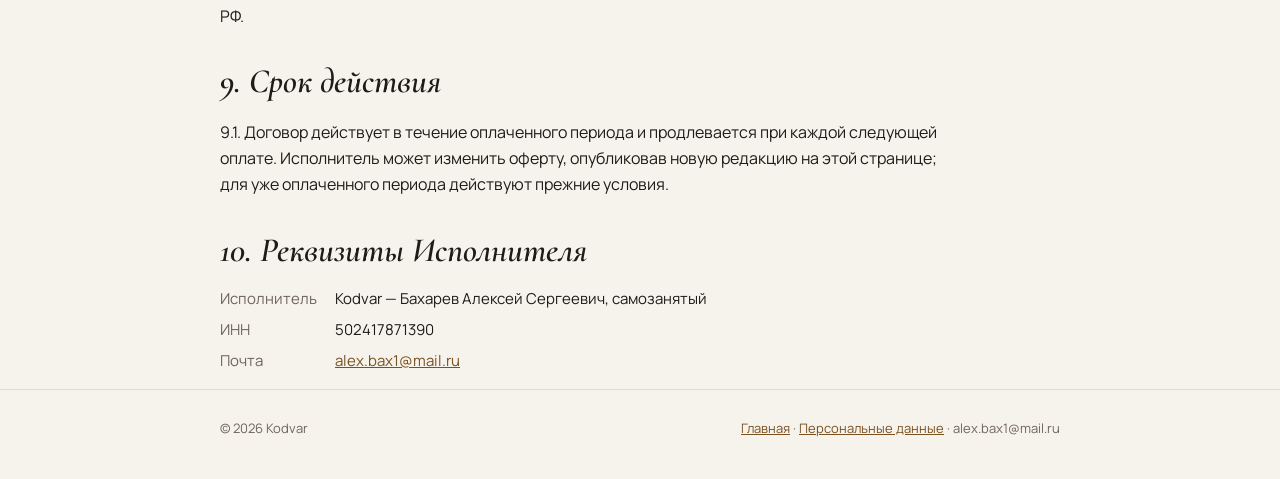
==== commit 881febf8: "Оферта: за данные гостей и сотрудников отвечает Заказчик Co-Authored-By: Claude Opus 5.5 <noreply@an" ====
--- a/oferta.html
+++ b/oferta.html
@@ -47,15 +47,11 @@
 <p>6.3. Заказчик обязуется не передавать доступ разработчика третьим лицам, не пытаться нарушить работу Сервиса и использовать его в соответствии с законодательством РФ.</p>
 
 <h2>7. Персональные данные</h2>
-<p>7.1. В отношении персональных данных гостей, клиентов и сотрудников заведения, которые вносятся в Сервис (далее — «данные»), оператором является Заказчик. Принимая оферту, Заказчик поручает Исполнителю обработку данных в соответствии с ч. 3 ст. 6 Федерального закона № 152-ФЗ «О персональных данных» на условиях этого раздела.</p>
-<p>7.2. Цель обработки — обеспечение работы Сервиса: регистрация и вход пользователей, бронирование, учёт гостей и визитов, переписка, разграничение доступа сотрудников. Исполнитель выполняет с данными только действия, необходимые для этой цели: сбор через Сервис, запись, систематизацию, накопление, хранение, уточнение, извлечение, использование, обезличивание, удаление и уничтожение. Исполнитель не использует данные в своих интересах, не продаёт и не передаёт их третьим лицам, кроме поставщиков хостинга, необходимых для работы Сервиса.</p>
-<p>7.3. Исполнитель соблюдает конфиденциальность данных и принимает меры защиты по ст. 19 152-ФЗ: доступ к данным только по ролям, которые проверяются на сервере; вход по паролю; шифрование соединения; резервные копии; доступ Исполнителя к данным — только для поддержки и устранения ошибок.</p>
-<p>7.4. Если Исполнителю станет известно о неправомерном доступе к данным или их утечке, он сообщает об этом Заказчику незамедлительно, но не позднее 24 часов с момента, когда узнал, и помогает установить причины и устранить последствия. Уведомление Роскомнадзора — обязанность Заказчика как оператора.</p>
-<p>7.5. Заказчик как оператор самостоятельно: определяет, какие данные и о ком вносятся в Сервис; получает согласия субъектов, когда они нужны (в том числе на сведения о нарушениях правил заведения и фотографии); публикует свою политику обработки персональных данных; уведомляет Роскомнадзор об обработке данных; отвечает на запросы субъектов. Заказчик отвечает за законность и достоверность сведений, которые он и его сотрудники вносят в Сервис.</p>
-<p>7.6. Место хранения данных указывается в карточке Сервиса, которую Исполнитель передаёт Заказчику. Если хостинг расположен за пределами Российской Федерации, Исполнитель сообщает об этом Заказчику до начала обработки.</p>
-<p>7.7. По запросу Заказчика Исполнитель в течение 10 рабочих дней удаляет или исправляет данные конкретного субъекта, если Заказчик не может сделать это сам в Сервисе, и предоставляет сведения о принятых мерах защиты.</p>
-<p>7.8. После прекращения договора данные хранятся 90 дней (п. 4.2), затем уничтожаются. По просьбе Заказчика до уничтожения Исполнитель передаёт ему выгрузку данных.</p>
-<p>7.9. Персональные данные самого Заказчика (имя, телефон, почта) Исполнитель обрабатывает для исполнения договора — подробнее в <a href="politika.html">политике обработки персональных данных</a>.</p>
+<p>7.1. Сведения о гостях, клиентах и сотрудниках заведения (в том числе персональные данные) вносит в Сервис Заказчик и его сотрудники. Заказчик сам определяет, какие сведения, о ком и зачем вносить, и является оператором этих персональных данных.</p>
+<p>7.2. Заказчик самостоятельно и за свой счёт выполняет обязанности оператора по Федеральному закону № 152-ФЗ «О персональных данных»: получает согласия, публикует политику обработки персональных данных, уведомляет Роскомнадзор, отвечает на запросы субъектов, обеспечивает законность и достоверность вносимых сведений.</p>
+<p>7.3. Исполнитель не определяет цели и состав этих сведений, не использует их и не передаёт третьим лицам. Ответственность перед субъектами персональных данных и государственными органами за сведения, внесённые в Сервис, несёт Заказчик.</p>
+<p>7.4. После прекращения договора сведения хранятся 90 дней (п. 4.2), затем удаляются вместе с Сервисом.</p>
+<p>7.5. Персональные данные самого Заказчика (имя, телефон, почта) Исполнитель обрабатывает для исполнения договора — подробнее в <a href="politika.html">политике обработки персональных данных</a>.</p>
 
 <h2>8. Ответственность</h2>
 <p>8.1. Ответственность Исполнителя ограничена суммой, уплаченной Заказчиком за последний оплаченный период. Исполнитель не отвечает за перебои, вызванные сбоями связи, хостинга или платёжных систем, не зависящими от него.</p>
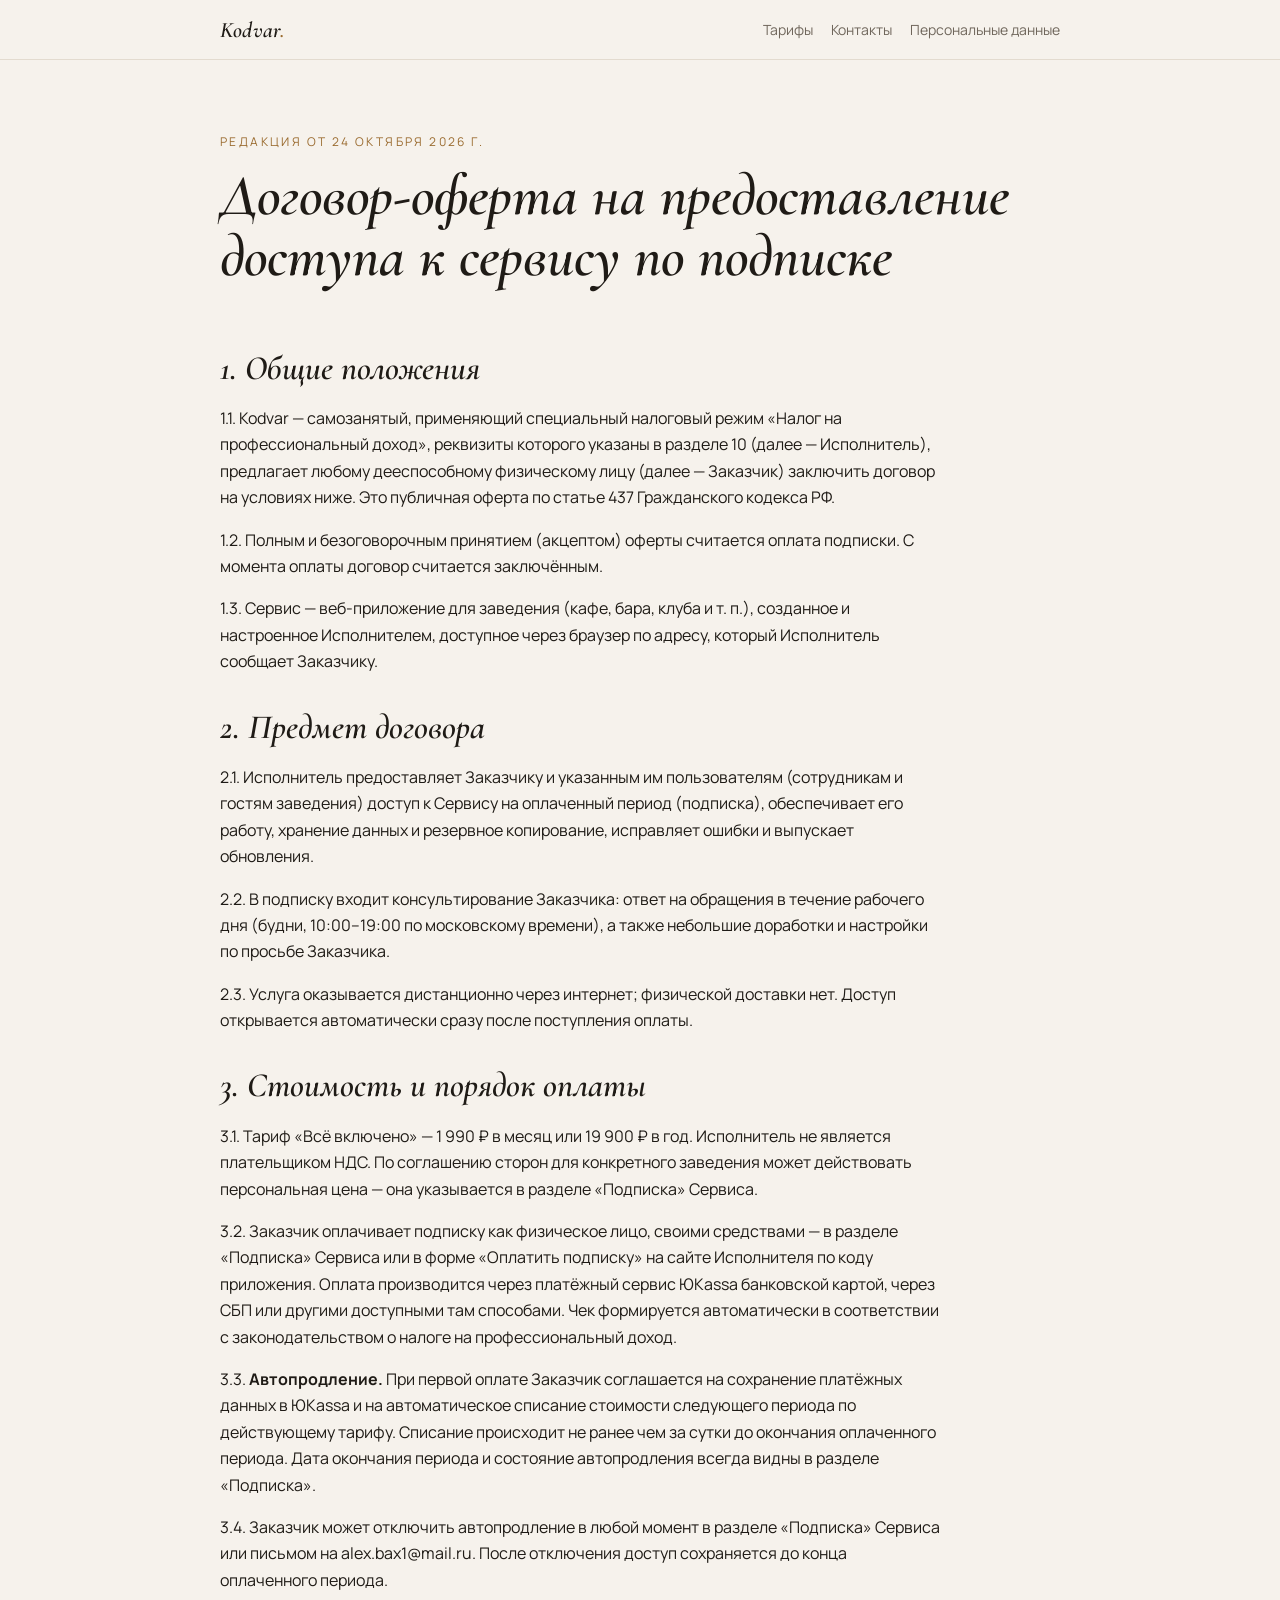
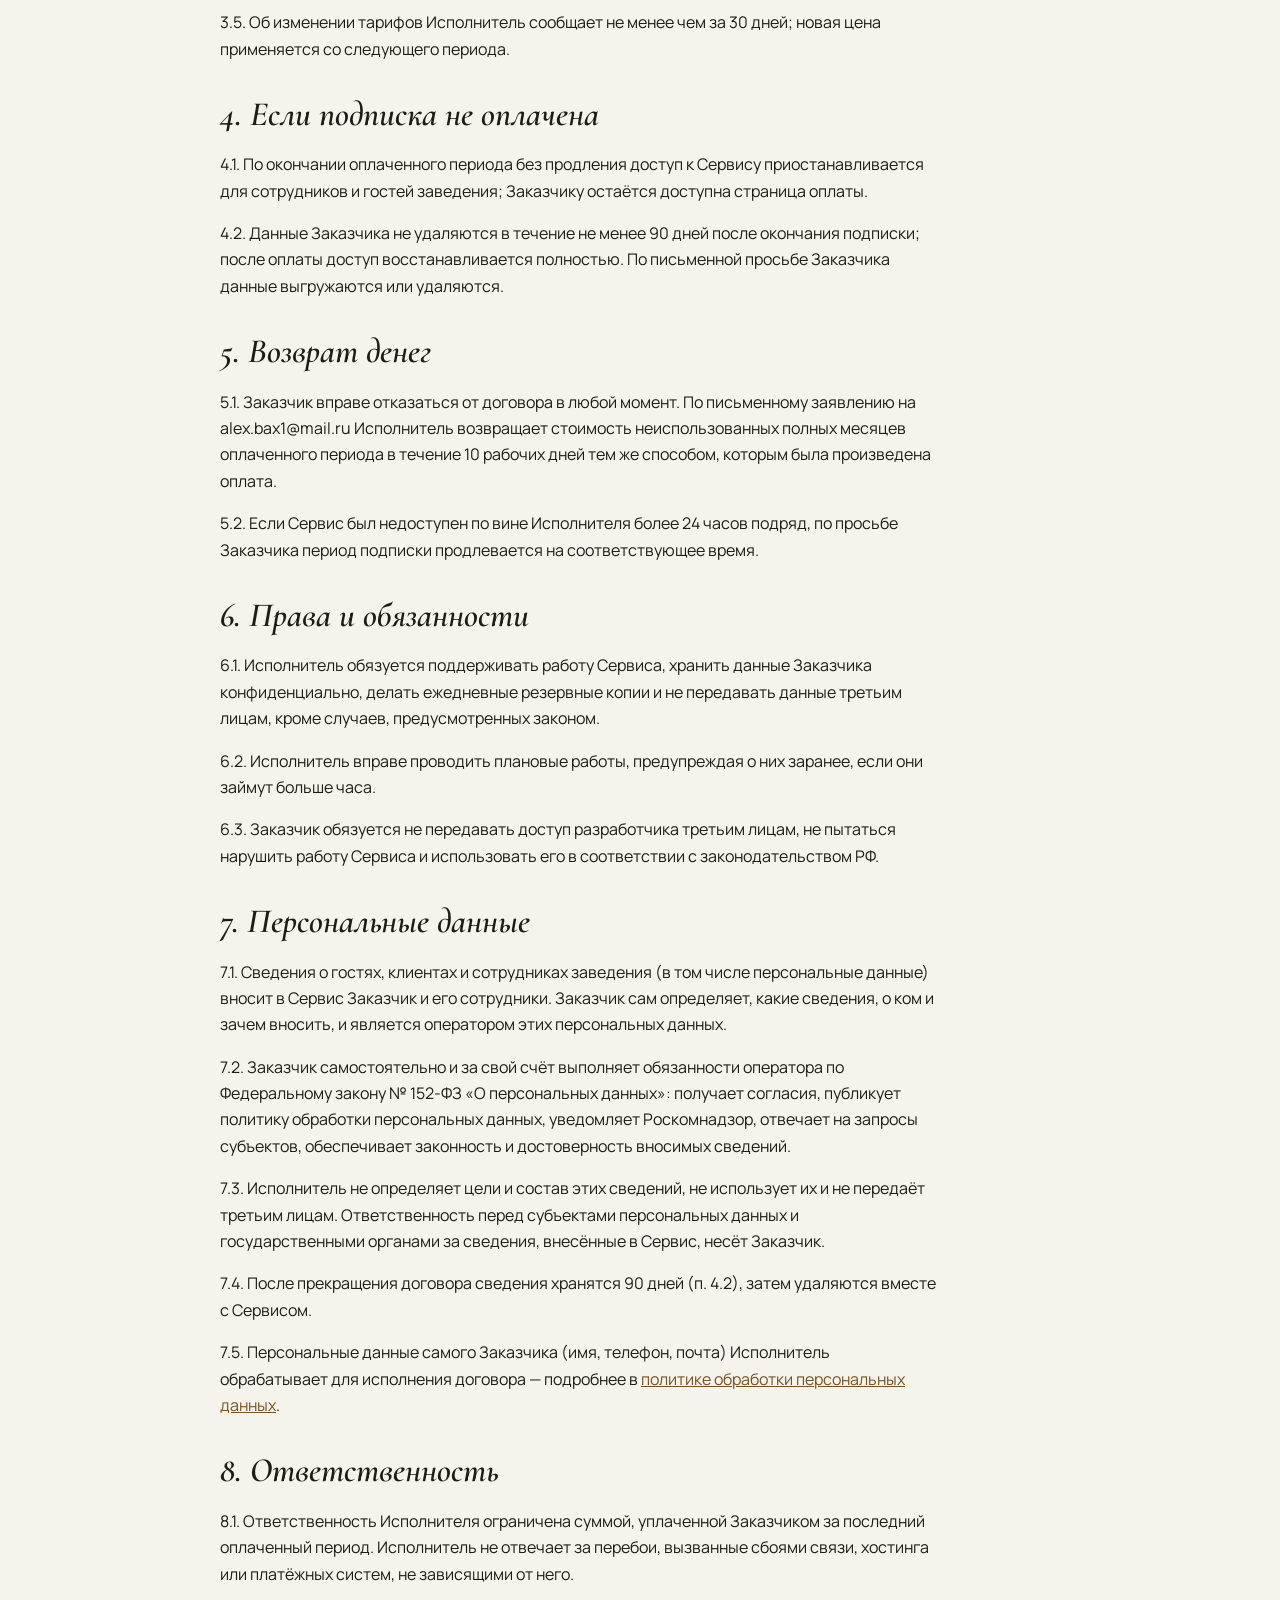
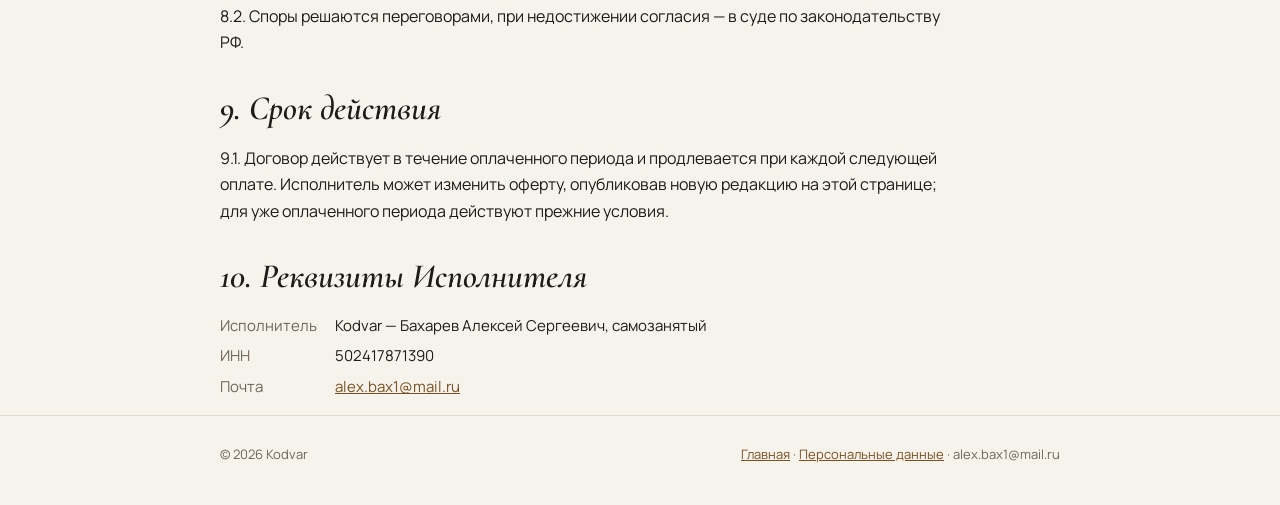
==== commit 08f950df: "Один тариф «Всё включено» 1 990 ₽ и форма оплаты подписки по коду приложения Co-Authored-By: Claude " ====
--- a/oferta.html
+++ b/oferta.html
@@ -23,12 +23,12 @@
 
 <h2>2. Предмет договора</h2>
 <p>2.1. Исполнитель предоставляет Заказчику и указанным им пользователям (сотрудникам и гостям заведения) доступ к Сервису на оплаченный период (подписка), обеспечивает его работу, хранение данных и резервное копирование, исправляет ошибки и выпускает обновления.</p>
-<p>2.2. По тарифу «С поддержкой» Исполнитель дополнительно консультирует Заказчика, отвечает на обращения в течение рабочего дня (будни, 10:00–19:00 по московскому времени) и выполняет небольшие доработки и настройки по просьбе Заказчика в разумном объёме.</p>
+<p>2.2. В подписку входит консультирование Заказчика: ответ на обращения в течение рабочего дня (будни, 10:00–19:00 по московскому времени), а также небольшие доработки и настройки по просьбе Заказчика.</p>
 <p>2.3. Услуга оказывается дистанционно через интернет; физической доставки нет. Доступ открывается автоматически сразу после поступления оплаты.</p>
 
 <h2>3. Стоимость и порядок оплаты</h2>
-<p>3.1. Тарифы: «Базовый» — 990 ₽ в месяц или 9 900 ₽ в год; «С поддержкой» — 1 990 ₽ в месяц или 19 900 ₽ в год. Исполнитель не является плательщиком НДС. По соглашению сторон для конкретного заведения может действовать персональная цена — она указывается в разделе «Подписка» Сервиса.</p>
-<p>3.2. Оплата производится через платёжный сервис ЮKassa банковской картой, через СБП или другими доступными там способами. Чек формируется автоматически в соответствии с законодательством о налоге на профессиональный доход.</p>
+<p>3.1. Тариф «Всё включено» — 1 990 ₽ в месяц или 19 900 ₽ в год. Исполнитель не является плательщиком НДС. По соглашению сторон для конкретного заведения может действовать персональная цена — она указывается в разделе «Подписка» Сервиса.</p>
+<p>3.2. Заказчик оплачивает подписку как физическое лицо, своими средствами — в разделе «Подписка» Сервиса или в форме «Оплатить подписку» на сайте Исполнителя по коду приложения. Оплата производится через платёжный сервис ЮKassa банковской картой, через СБП или другими доступными там способами. Чек формируется автоматически в соответствии с законодательством о налоге на профессиональный доход.</p>
 <p>3.3. <b>Автопродление.</b> При первой оплате Заказчик соглашается на сохранение платёжных данных в ЮKassa и на автоматическое списание стоимости следующего периода по действующему тарифу. Списание происходит не ранее чем за сутки до окончания оплаченного периода. Дата окончания периода и состояние автопродления всегда видны в разделе «Подписка».</p>
 <p>3.4. Заказчик может отключить автопродление в любой момент в разделе «Подписка» Сервиса или письмом на alex.bax1@mail.ru. После отключения доступ сохраняется до конца оплаченного периода.</p>
 <p>3.5. Об изменении тарифов Исполнитель сообщает не менее чем за 30 дней; новая цена применяется со следующего периода.</p>
--- a/style.css
+++ b/style.css
@@ -22,11 +22,11 @@
 h3{font-size:16px;margin:0 0 6px}
 .lead{font-size:18px;color:var(--mut);max-width:62ch;margin:0}
 section{padding-block:40px;border-top:1px solid var(--line)}
-.grid{display:grid;grid-template-columns:repeat(auto-fit,minmax(240px,1fr));gap:18px}
+.grid{display:grid;grid-template-columns:repeat(auto-fit,minmax(min(100%,240px),1fr));gap:18px}
 .item{min-width:0}
 .item p{margin:0;color:var(--mut)}
 .num{font:600 italic 28px/1 var(--serif);color:var(--accent);display:block;margin-bottom:8px}
-.plans{display:grid;grid-template-columns:repeat(auto-fit,minmax(260px,1fr));gap:18px}
+.plans{display:grid;grid-template-columns:repeat(auto-fit,minmax(min(100%,260px),1fr));gap:18px}
 .plan{border:1px solid var(--line);border-radius:18px;padding:24px;background:var(--bg2);min-width:0}
 .plan.main{border-color:var(--accent)}
 .price{font:600 italic 44px/1 var(--serif);margin:12px 0 4px}
@@ -43,3 +43,18 @@
 .todo{background:#5a3b10;color:#ffd9a0;padding:2px 6px;border-radius:6px}
 @media (prefers-reduced-motion:no-preference){.hero>*{animation:up .8s cubic-bezier(.2,.8,.2,1) both}.hero>*:nth-child(2){animation-delay:.08s}.hero>*:nth-child(3){animation-delay:.16s}}
 @keyframes up{from{opacity:0;transform:translateY(12px)}to{opacity:1;transform:none}}
+/* форма оплаты */
+.pay{display:flex;flex-direction:column;gap:10px}
+.pay label{font-size:14px;color:var(--mut)}
+.pay input[type=text],.pay input:not([type]){width:100%;font:inherit;color:var(--ink);background:var(--bg);border:1px solid var(--line);border-radius:12px;padding:12px 14px}
+.pay input:focus-visible,.pay .btn:focus-visible{outline:2px solid var(--accent);outline-offset:2px}
+.pay fieldset{border:0;margin:0;padding:0;display:flex;flex-direction:column;gap:6px}
+.pay legend{font-size:14px;color:var(--mut);margin-bottom:4px}
+.pay .opt{display:flex;min-width:0;gap:10px;align-items:flex-start;color:var(--ink);cursor:pointer}
+.pay .opt input{margin-top:5px;accent-color:var(--accent)}
+.pay .agree{font-size:13px;color:var(--mut);line-height:1.5}
+.pay .hint{font-size:13px;color:var(--mut)}
+.pay .err{font-size:14px;color:#e4574c}
+.btn{font:600 15px var(--sans);border:0;border-radius:14px;padding:14px 20px;cursor:pointer;color:#1a1008;background:linear-gradient(135deg,var(--accent2),var(--accent))}
+.btn:hover{filter:brightness(1.05)}
+.pay .opt span{min-width:0;overflow-wrap:anywhere}
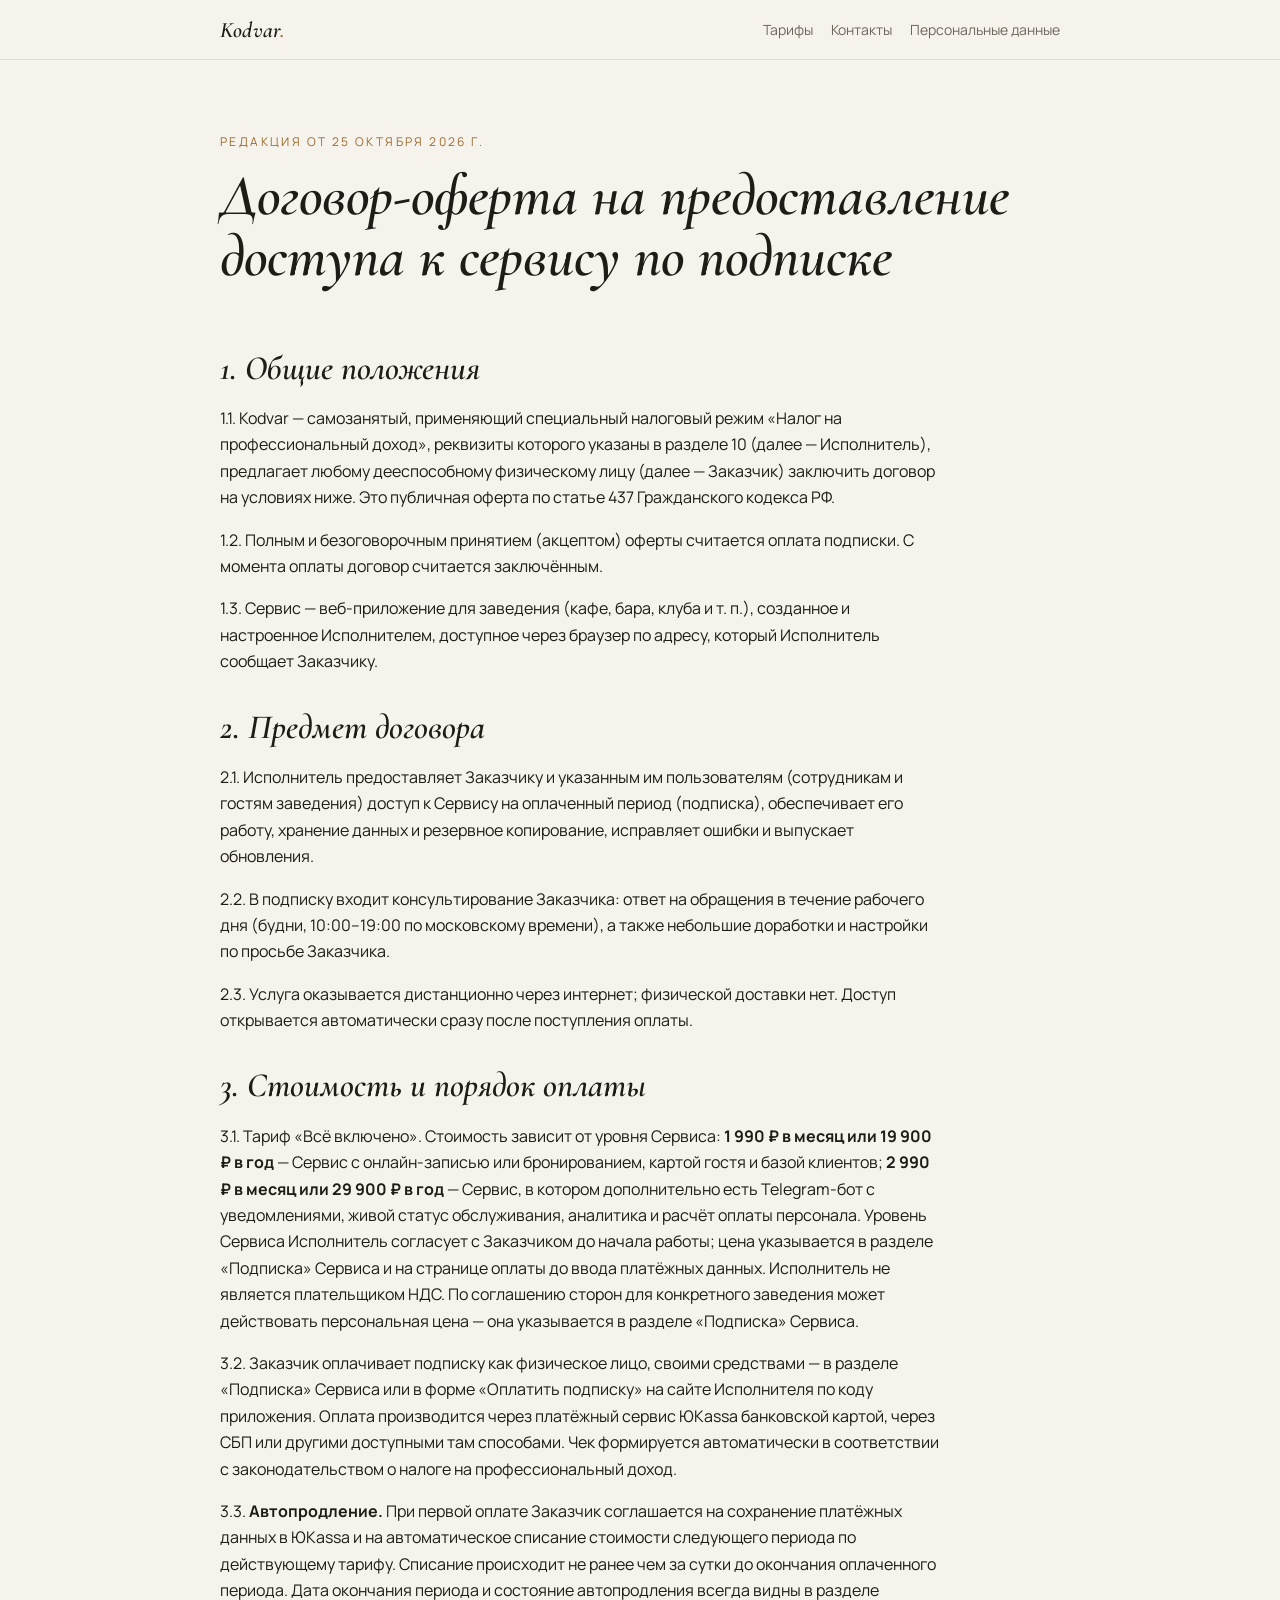
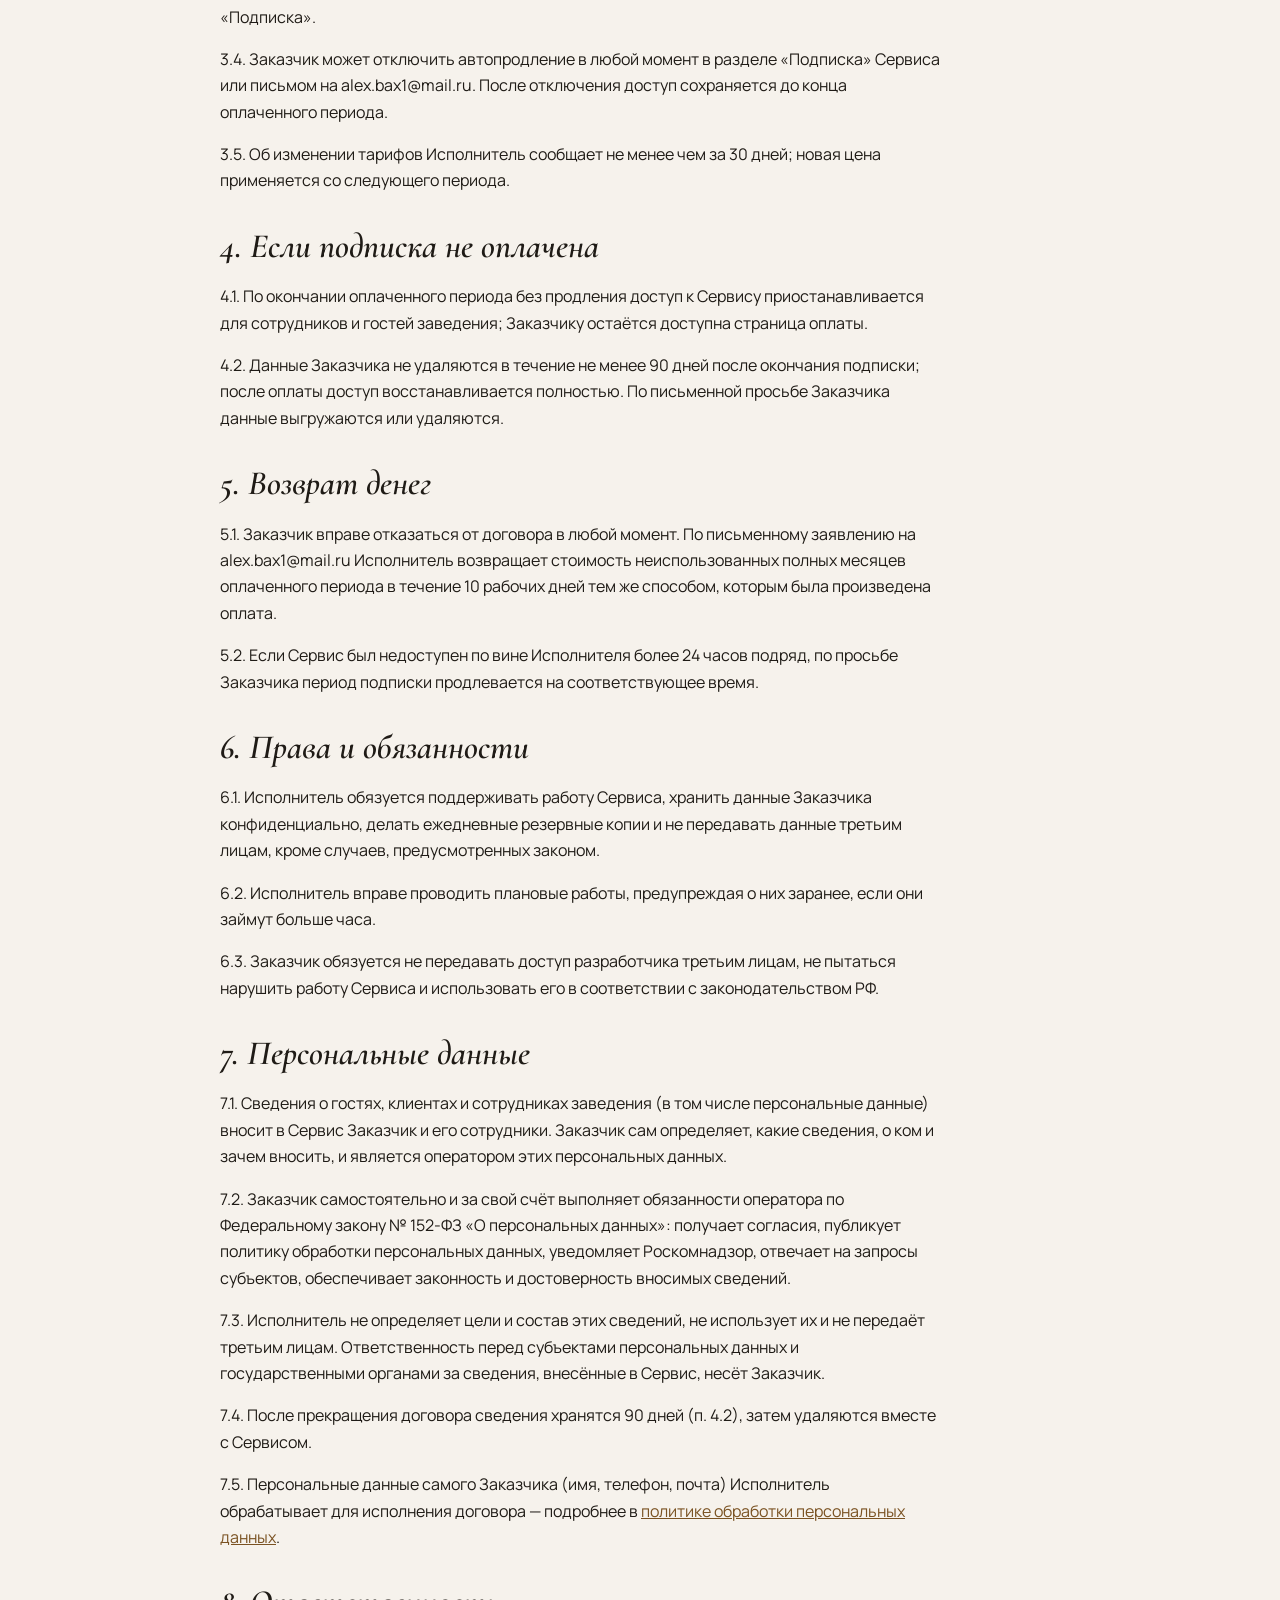
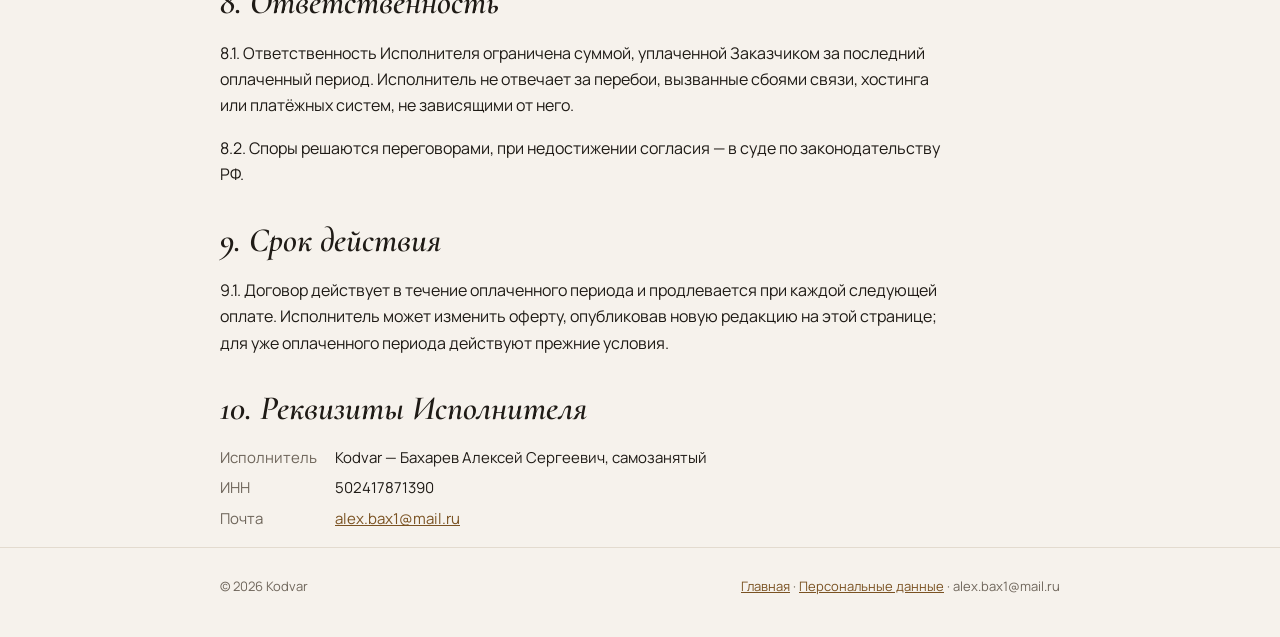
==== commit 6df27bce: "Тариф: от 1 990 ₽ — два уровня приложений (1 990 и 2 990 ₽), сумма по приложению на странице оплаты " ====
--- a/oferta.html
+++ b/oferta.html
@@ -14,7 +14,7 @@
   <nav class="links"><a href="./#tarify">Тарифы</a><a href="./#kontakty">Контакты</a><a href="politika.html">Персональные данные</a></nav>
 </div></header>
 <main class="wrap doc">
-<div class="hero" style="padding-bottom:10px"><div class="eyebrow">Редакция от 24 октября 2026 г.</div><h1>Договор-оферта на предоставление доступа к сервису по подписке</h1></div>
+<div class="hero" style="padding-bottom:10px"><div class="eyebrow">Редакция от 25 октября 2026 г.</div><h1>Договор-оферта на предоставление доступа к сервису по подписке</h1></div>
 
 <h2>1. Общие положения</h2>
 <p>1.1. Kodvar — самозанятый, применяющий специальный налоговый режим «Налог на профессиональный доход», реквизиты которого указаны в разделе 10 (далее — Исполнитель), предлагает любому дееспособному физическому лицу (далее — Заказчик) заключить договор на условиях ниже. Это публичная оферта по статье 437 Гражданского кодекса РФ.</p>
@@ -27,7 +27,7 @@
 <p>2.3. Услуга оказывается дистанционно через интернет; физической доставки нет. Доступ открывается автоматически сразу после поступления оплаты.</p>
 
 <h2>3. Стоимость и порядок оплаты</h2>
-<p>3.1. Тариф «Всё включено» — 1 990 ₽ в месяц или 19 900 ₽ в год. Исполнитель не является плательщиком НДС. По соглашению сторон для конкретного заведения может действовать персональная цена — она указывается в разделе «Подписка» Сервиса.</p>
+<p>3.1. Тариф «Всё включено». Стоимость зависит от уровня Сервиса: <b>1 990 ₽ в месяц или 19 900 ₽ в год</b> — Сервис с онлайн-записью или бронированием, картой гостя и базой клиентов; <b>2 990 ₽ в месяц или 29 900 ₽ в год</b> — Сервис, в котором дополнительно есть Telegram-бот с уведомлениями, живой статус обслуживания, аналитика и расчёт оплаты персонала. Уровень Сервиса Исполнитель согласует с Заказчиком до начала работы; цена указывается в разделе «Подписка» Сервиса и на странице оплаты до ввода платёжных данных. Исполнитель не является плательщиком НДС. По соглашению сторон для конкретного заведения может действовать персональная цена — она указывается в разделе «Подписка» Сервиса.</p>
 <p>3.2. Заказчик оплачивает подписку как физическое лицо, своими средствами — в разделе «Подписка» Сервиса или в форме «Оплатить подписку» на сайте Исполнителя по коду приложения. Оплата производится через платёжный сервис ЮKassa банковской картой, через СБП или другими доступными там способами. Чек формируется автоматически в соответствии с законодательством о налоге на профессиональный доход.</p>
 <p>3.3. <b>Автопродление.</b> При первой оплате Заказчик соглашается на сохранение платёжных данных в ЮKassa и на автоматическое списание стоимости следующего периода по действующему тарифу. Списание происходит не ранее чем за сутки до окончания оплаченного периода. Дата окончания периода и состояние автопродления всегда видны в разделе «Подписка».</p>
 <p>3.4. Заказчик может отключить автопродление в любой момент в разделе «Подписка» Сервиса или письмом на alex.bax1@mail.ru. После отключения доступ сохраняется до конца оплаченного периода.</p>
--- a/style.css
+++ b/style.css
@@ -58,3 +58,10 @@
 .btn{font:600 15px var(--sans);border:0;border-radius:14px;padding:14px 20px;cursor:pointer;color:#1a1008;background:linear-gradient(135deg,var(--accent2),var(--accent))}
 .btn:hover{filter:brightness(1.05)}
 .pay .opt span{min-width:0;overflow-wrap:anywhere}
+/* два уровня цены в карточке тарифа */
+.levels{margin:16px 0 0;display:flex;flex-direction:column;gap:12px}
+.levels div{border-top:1px solid var(--line);padding-top:12px;min-width:0}
+.levels dt{font-weight:600;color:var(--ink)}
+.levels dd{margin:2px 0 0;color:var(--ink);font-variant-numeric:tabular-nums}
+.levels dd b{font:600 italic 22px/1.2 var(--serif);color:var(--accent2)}
+.levels dd.what{color:var(--mut);font-size:14px}
